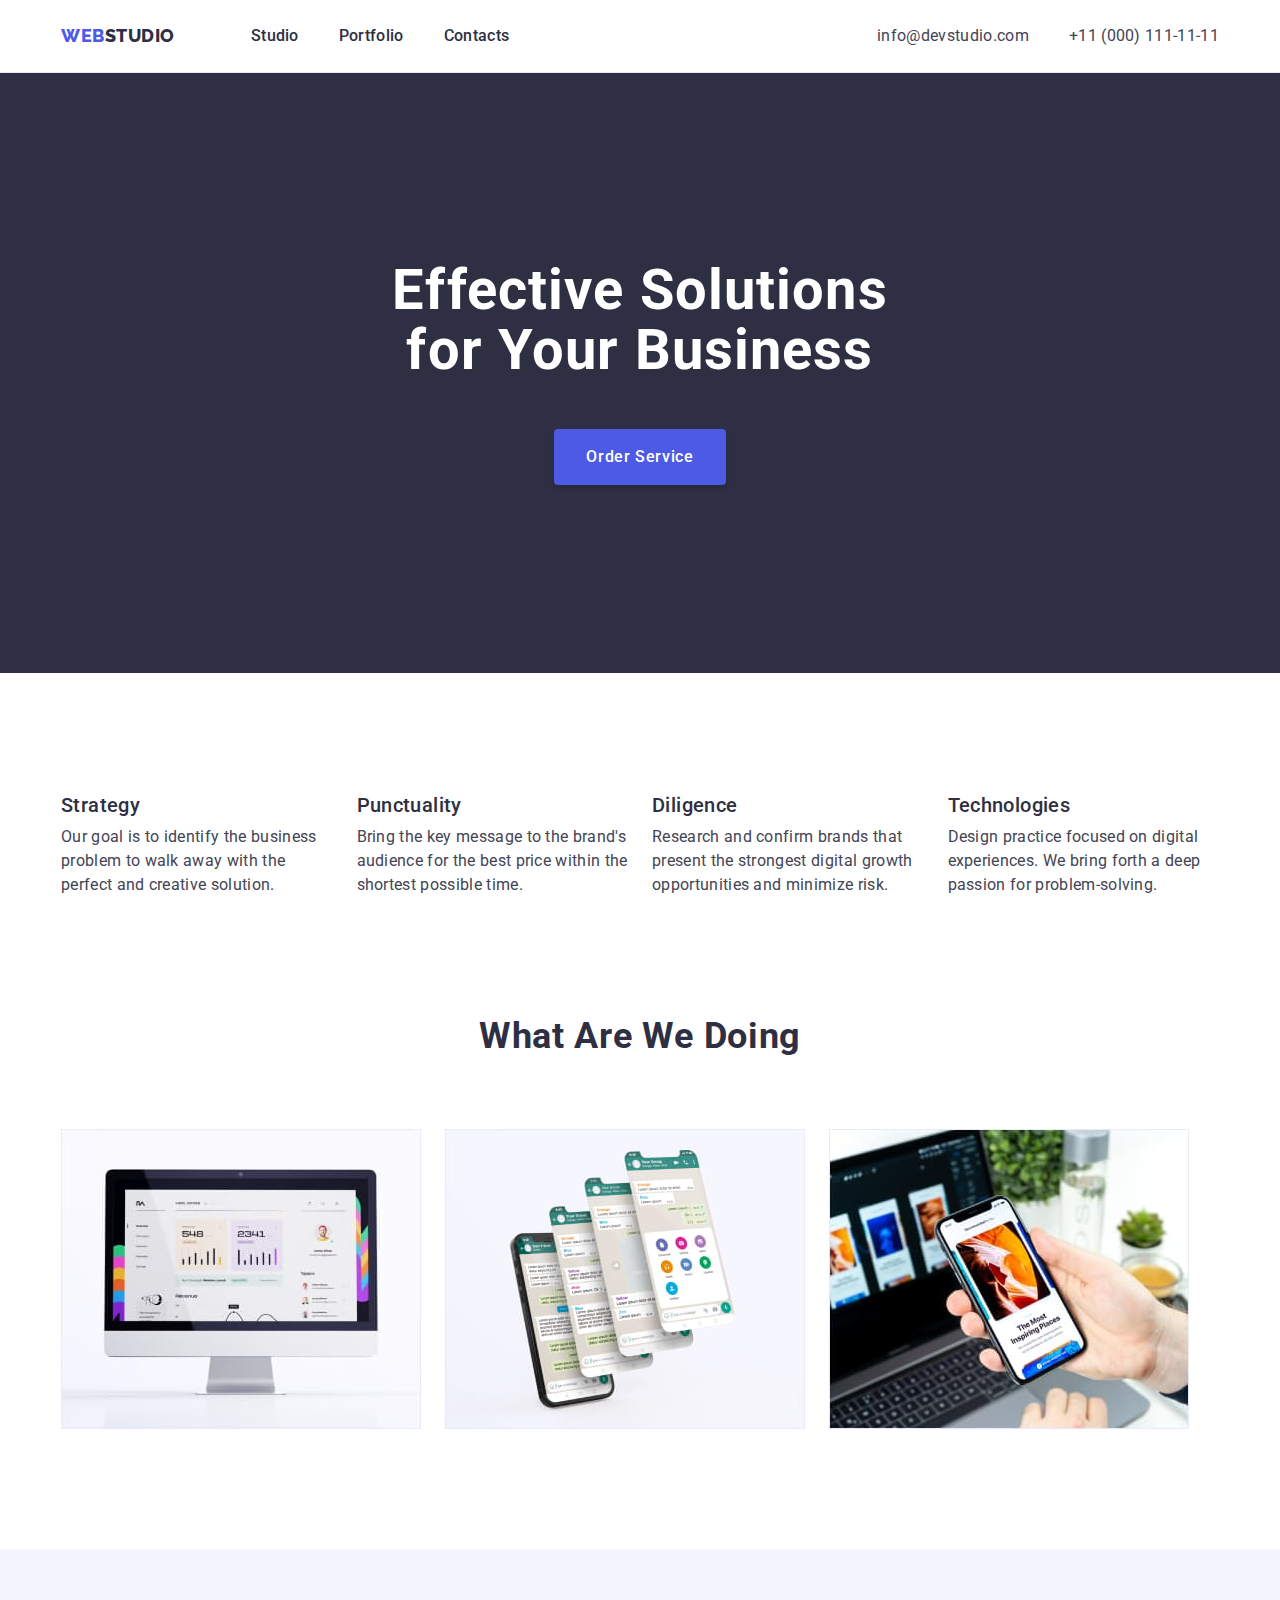
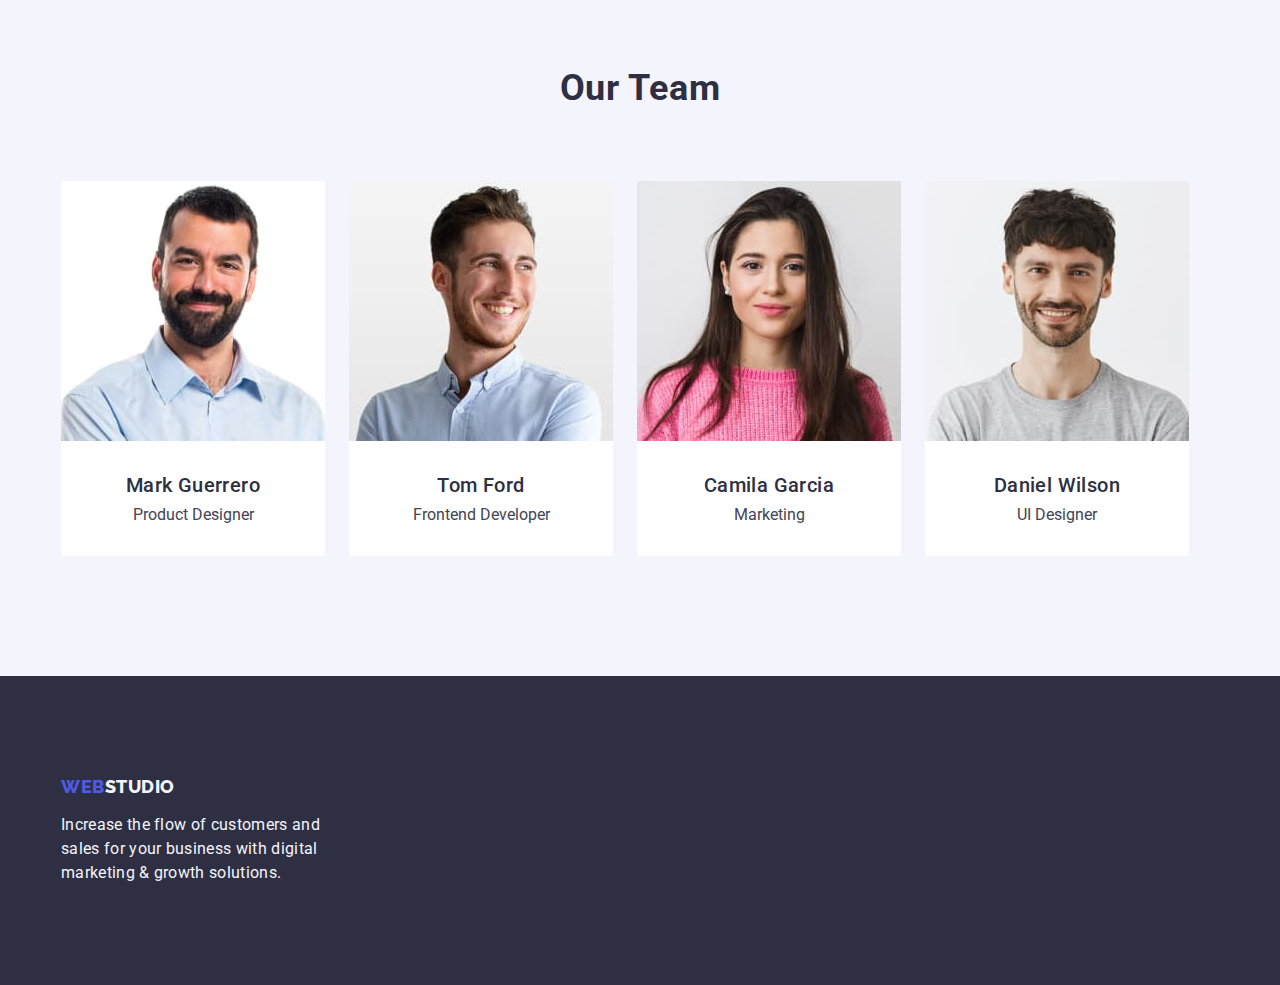
==== index.html @ f8f9cd02 "Initial commit" ====
<!DOCTYPE html>
<html lang="en">
  <head>
    <meta charset="UTF-8" />
    <meta name="viewport" content="width=device-width, initial-scale=1.0" />
    <title>WEBSTUDIO</title>
    <link rel="preconnect" href="https://fonts.googleapis.com" />
    <link rel="preconnect" href="https://fonts.gstatic.com" crossorigin />
    <link
      href="https://fonts.googleapis.com/css2?family=Raleway:wght@800&family=Roboto:wght@400;500;700;900&display=swap"
      rel="stylesheet"
    />
    <link
      rel="stylesheet"
      href="https://cdnjs.cloudflare.com/ajax/libs/modern-normalize/2.0.0/modern-normalize.min.css"
      integrity="sha512-4xo8blKMVCiXpTaLzQSLSw3KFOVPWhm/TRtuPVc4WG6kUgjH6J03IBuG7JZPkcWMxJ5huwaBpOpnwYElP/m6wg=="
      crossorigin="anonymous"
      referrerpolicy="no-referrer"
    />
    <link rel="stylesheet" href="./styles.css" />
  </head>
  <body>
    <!--Header-->
    <header class="header">
      <div class="container ribbon-container">
        <nav class="navigation-logo">
          <a class="logo-header link" href="./index.html"
            >Web<span class="studio">Studio</span></a
          >
          <ul class="social-list list">
            <li>
              <a class="social-part link" href="./index.html">Studio</a>
            </li>
            <li>
              <a class="social-part link" href="./portfolio.html">Portfolio</a>
            </li>
            <li>
              <a class="social-part link" href="">Contacts</a>
            </li>
          </ul>
        </nav>
        <!--contact informations-->
        <address class="header-navigation">
          <ul class="header-links list">
            <li>
              <a class="header-links-soc link" href="mailto:info@devstudio.com"
                >info@devstudio.com</a
              >
            </li>
            <li>
              <a class="header-links-soc link" href="tel:+110001111111"
                >+11 (000) 111-11-11</a
              >
            </li>
          </ul>
        </address>
      </div>
    </header>
    <main>
      <section class="hero">
        <div class="container">
          <h1 class="hero-title">Effective Solutions for Your Business</h1>
          <button class="hero-button" type="button">
            <span class="first-button">Order Service</span>
          </button>
        </div>
      </section>
      <section class="first-list">
        <div class="container">
          <h2 class="visually-hidden">list</h2>
          <ul class="headlines list">
            <li class="headlines-sections">
              <h3 class="headlines-description">Strategy</h3>
              <p class="page-font">
                Our goal is to identify the business problem to walk away with
                the perfect and creative solution.
              </p>
            </li>
            <li class="headlines-sections">
              <h3 class="headlines-description">Punctuality</h3>
              <p class="page-font">
                Bring the key message to the brand's audience for the best price
                within the shortest possible time.
              </p>
            </li>
            <li class="headlines-sections">
              <h3 class="headlines-description">Diligence</h3>
              <p class="page-font">
                Research and confirm brands that present the strongest digital
                growth opportunities and minimize risk.
              </p>
            </li>
            <li class="headlines-sections">
              <h3 class="headlines-description">Technologies</h3>
              <p class="page-font">
                Design practice focused on digital experiences. We bring forth a
                deep passion for problem-solving.
              </p>
            </li>
          </ul>
        </div>
      </section>
      <!--pictures-->
      <section class="headlines-item list">
        <div class="container">
          <h2 class="section-title">What are we doing</h2>
          <ul class="headlines list">
            <li class="activity">
              <img
                class="card"
                src="./images/imagies-1.jpg"
                alt="monitor"
                width="360"
                height="300"
              />
            </li>
            <li class="activity">
              <img
                class="card"
                src="./images/imagies-2.jpg"
                alt="the phone and its screen"
                width="360"
                height="300"
              />
            </li>
            <li class="activity">
              <img
                class="card"
                src="./images/imagies-3.jpg"
                alt="phone"
                width="360"
                height="300"
              />
            </li>
          </ul>
        </div>
      </section>
      <!--team-->
      <section class="headlines-team list">
        <div class="container">
          <h2 class="team-section">Our Team</h2>
          <ul class="team list">
            <li class="team-color">
              <img
                class="card"
                src="./images/imagies-team-1.jpg"
                alt="photo Mark Guerrero"
                width="264"
                height="260"
              />
              <div class="caption">
                <h3 class="headlines-description">Mark Guerrero</h3>
                <p class="page-font-caption">Product Designer</p>
              </div>
            </li>
            <li class="team-color">
              <img
                class="card"
                src="./images/imagies-team-2.jpg"
                alt="photo Tom Ford"
                width="264"
                height="260"
              />
              <div class="caption">
                <h3 class="headlines-description">Tom Ford</h3>
                <p class="page-font-caption">Frontend Developer</p>
              </div>
            </li>
            <li class="team-color">
              <img
                class="card"
                src="./images/imagies-team-3.jpg"
                alt="photo Camila Garcia"
                width="264"
                height="260"
              />
              <div class="caption">
                <h3 class="headlines-description">Camila Garcia</h3>
                <p class="page-font-caption">Marketing</p>
              </div>
            </li>

            <li class="team-color">
              <img
                class="card"
                src="./images/imagies-team-4.jpg"
                alt="photo Daniel Wilson"
                width="264"
                height="260"
              />
              <div class="caption">
                <h3 class="headlines-description">Daniel Wilson</h3>
                <p class="page-font-caption">UI Designer</p>
              </div>
            </li>
          </ul>
        </div>
      </section>
    </main>
    <footer class="footer">
      <div class="container">
        <a class="logo-header-foot link" href="./index.html"
          >Web<span class="studio-footer">Studio</span></a
        >
        <p class="footer-page">
          Increase the flow of customers and sales for your business with
          digital marketing & growth solutions.
        </p>
      </div>
    </footer>
  </body>
</html>
---- styles.css ----
:root {
  --color-iris: #4d5ae5;
  --color-ocean: #404bbf;
  --color-navy-blue: #2e2f42;
  --color-green: #31d0aa;
  --color-slate: #434455;
  --color-light-slate: #8e8f99;
  --color-cornflower: #e7e9fc;
  --color-cloud: #f4f4fd;
  --color-navy-blue-modal: #2e2f42;
  --color-grey: #2e2f42;
  --color-white: #ffffff;
  --color-dairy: #fcfcfc;
}
body {
  font-family: "Roboto", sans-serif;
  text-decoration: none;
  background-color: var(--color-white);
  color: var(--color-slate);
  height: 100%;
  display: block;
  margin: 0;
}
p,
h1,
h2,
h3 {
  margin-top: 0;
  margin-bottom: 0;
}
ul {
  padding-left: 0;
  margin-top: 0;
  margin-bottom: 0;
}
img {
  display: block;
  max-width: 100%;
  height: auto;
}

.container {
  width: 1158px;
  padding-left: 15px;
  padding-right: 15px;
  margin: 0 auto;
}
.ribbon-container {
  display: flex;
  align-items: center;
}
.social-list {
  display: flex;
}
.header {
  border-bottom: 1px solid #e7e9fc;
}
/**-------logo-------**/

.social-list.list {
  display: flex;
  align-items: center;
  gap: 40px;
}
.logo-header {
  font-family: "Raleway", sans-serif;
  font-weight: 800;
  font-size: 18px;
  line-height: 1.17;
  letter-spacing: 0.03em;
  line-height: 1.17;
  text-transform: uppercase;
  list-style: none;
  color: var(--color-iris);
  padding-top: 24px;
  padding-bottom: 24px;
  margin-right: 76px;
  margin-top: 0;
  margin-bottom: 0;
  display: inline-block;
}
.studio {
  color: var(--color-navy-blue);
}
.list {
  list-style: none;
}
.social-part {
  font-weight: 500;
  font-size: 16px;
  line-height: 1.5;
  letter-spacing: 0.02em;
  color: var(--color-grey);
  display: block;
  padding-top: 24px;
  padding-bottom: 24px;
}
.link {
  text-decoration: none;
}
.social-part:hover,
.social-part:focus {
  color: var(--color-ocean);
}
/**------header-----**/

.navigation-logo {
  display: flex;
  max-width: 1440px;
  height: 72px;
  align-items: center;
  flex-shrink: 0;
}

.header-links {
  display: flex;
  align-items: center;
  gap: 40px;
}
.header-navigation {
  font-style: normal;
  font-size: 16px;
  line-height: 1.5;
  letter-spacing: 0.02em;
  color: var(--color-slate);
  margin-left: auto;
}
.header-links-soc {
  font-weight: 400;
  font-size: 16px;
  line-height: 1.5;
  letter-spacing: 0.02em;
  color: var(--color-slate);
}

.header-soc:hover,
.header-soc:focus {
  color: var(--color-ocean);
}
/**-------hero-----**/

.hero {
  background-color: var(--color-navy-blue);
}
.hero-title {
  font-size: 56px;
  line-height: 1.07;
  letter-spacing: 0.02em;
  text-align: center;
  color: var(--color-white);
  text-align: center;
  max-width: 496px;
  text-align: center;
  max-width: 496px;
  margin: 0 auto 48px auto;
  color: #ffffff;
}

.hero-button {
  font-weight: 500;
  font-family: "Roboto", sans-serif;
  font-size: 16px;
  line-height: 1.5;
  letter-spacing: 0.04em;
  background-color: var(--color-iris);
  color: var(--color-white);
  cursor: pointer;
  display: block;
  height: 56px;
  border: none;
  border-radius: 4px;
  box-shadow: 0px 4px 4px 0px rgba(0, 0, 0, 0.15);
  padding: 16px 32px;
  margin: 0 auto;
  min-width: 169px;
}

.hero-button:hover,
.hero-button:focus {
  background-color: var(--color-ocean);
}
/**-----main-----**/

.hero {
  padding: 188px 0;
  background: #2e2f42;
}
.headlines-description {
  font-weight: 500;
  font-size: 20px;
  line-height: 1.2;
  letter-spacing: 0.02em;
  color: var(--color-slate);
  margin-bottom: 8px;
}
.page-font {
  font-size: 16px;
  line-height: 1.5;
  letter-spacing: 0.02em;
  color: var(--color-slate);
  text-align: left;
}
/**-----sections-----**/

.first-list {
  padding: 120px 0;
}

.headlines.list {
  list-style: none;
  display: flex;
  gap: 24px;
}

.headlines-sections {
  width: calc((100% - 24px * 3) / 4);
}

.section-title {
  font-size: 36px;
  line-height: 1.11;
  text-align: center;
  letter-spacing: 0.02em;
  text-transform: capitalize;
  color: var(--color-grey);
  background-color: var(--color-white);
  margin-bottom: 72px;
}

.headlines-team {
  background-color: var(--color-cloud);
  padding: 120px 0;
}
.headlines-item {
  padding-bottom: 120px;
}

.team {
  display: flex;
  gap: 24px;
}
.team-section {
  font-size: 36px;
  line-height: 1.11;
  text-align: center;
  letter-spacing: 0.02em;
  text-transform: capitalize;
  color: var(--color-navy-blue-modal);
  margin-bottom: 72px;
}
.team-color {
  border-radius: 0px 0px 4px 4px;
  background: var(--white, #fff);
}
.headlines-description {
  font-size: 20px;
  font-weight: 500;
  letter-spacing: 0.02em;
  line-height: 1.2;
  color: var(--color-grey);
  margin-bottom: 8px;
}

.caption {
  padding: 32px 0;
  text-align: center;
}

/**-----footer-----**/

.footer {
  background-color: var(--color-navy-blue-modal);
  padding: 100px 0;
}
.studio-footer {
  color: var(--color-cloud);
}
.footer-page {
  font-size: 16px;
  color: var(--color-cloud);
  line-height: 1.5;
  letter-spacing: 0.02em;
  width: 264px;
}
.logo-header-foot {
  font-family: "Raleway", sans-serif;
  font-weight: 800;
  font-size: 18px;
  line-height: 1.17;
  letter-spacing: 0.03em;
  line-height: 1.17;
  text-transform: uppercase;
  list-style: none;
  color: var(--color-iris);
  margin-top: 0;
  margin-bottom: 16px;
  display: inline-block;
}
/**-----portfoio main-----**/

.visually-hidden {
  position: absolute;
  width: 1px;
  height: 1px;
  margin: -1px;
  border: 0;
  padding: 0;
  white-space: nowrap;
  clip-path: inset(100%);
  clip: rect(0 0 0 0);
  overflow: hidden;
}

.button-list {
  font-family: "Roboto", sans-serif;
  font-weight: 500;
  font-size: 16px;
  line-height: 1.5;
  letter-spacing: 0.04em;
  background-color: var(--color-cloud);
  color: var(--color-iris);
  cursor: pointer;
  padding: 12px 24px;
  justify-content: center;
  align-items: center;
  border-radius: 4px;
  border: 1px solid var(--cornflower, #e7e9fc);
  background: var(--cloud, #f4f4fd);
}
.button-list:hover,
.button-list:focus {
  color: var(--color-white);
  background-color: var(--color-ocean);
  border: 1px solid transparent;
}
.headlines-description {
  font-weight: 500;
  font-size: 20px;
  line-height: 1.2;
  letter-spacing: 0.02em;
  margin-bottom: 8px;
}

.buttons {
  display: flex;
  gap: 24px;
  margin-bottom: 72px;
  justify-content: center;
}
.photos {
  display: flex;
  flex-wrap: wrap;
  row-gap: 48px;
  column-gap: 24px;
}
.headlines-portfolio {
  padding-top: 96px;
  padding-bottom: 120px;
}

.portfolio-div {
  border: 1px solid var(--cornflower, #e7e9fc);
  background: var(--white, #fff);
  padding: 32px 16px;
  border-top: none;
}
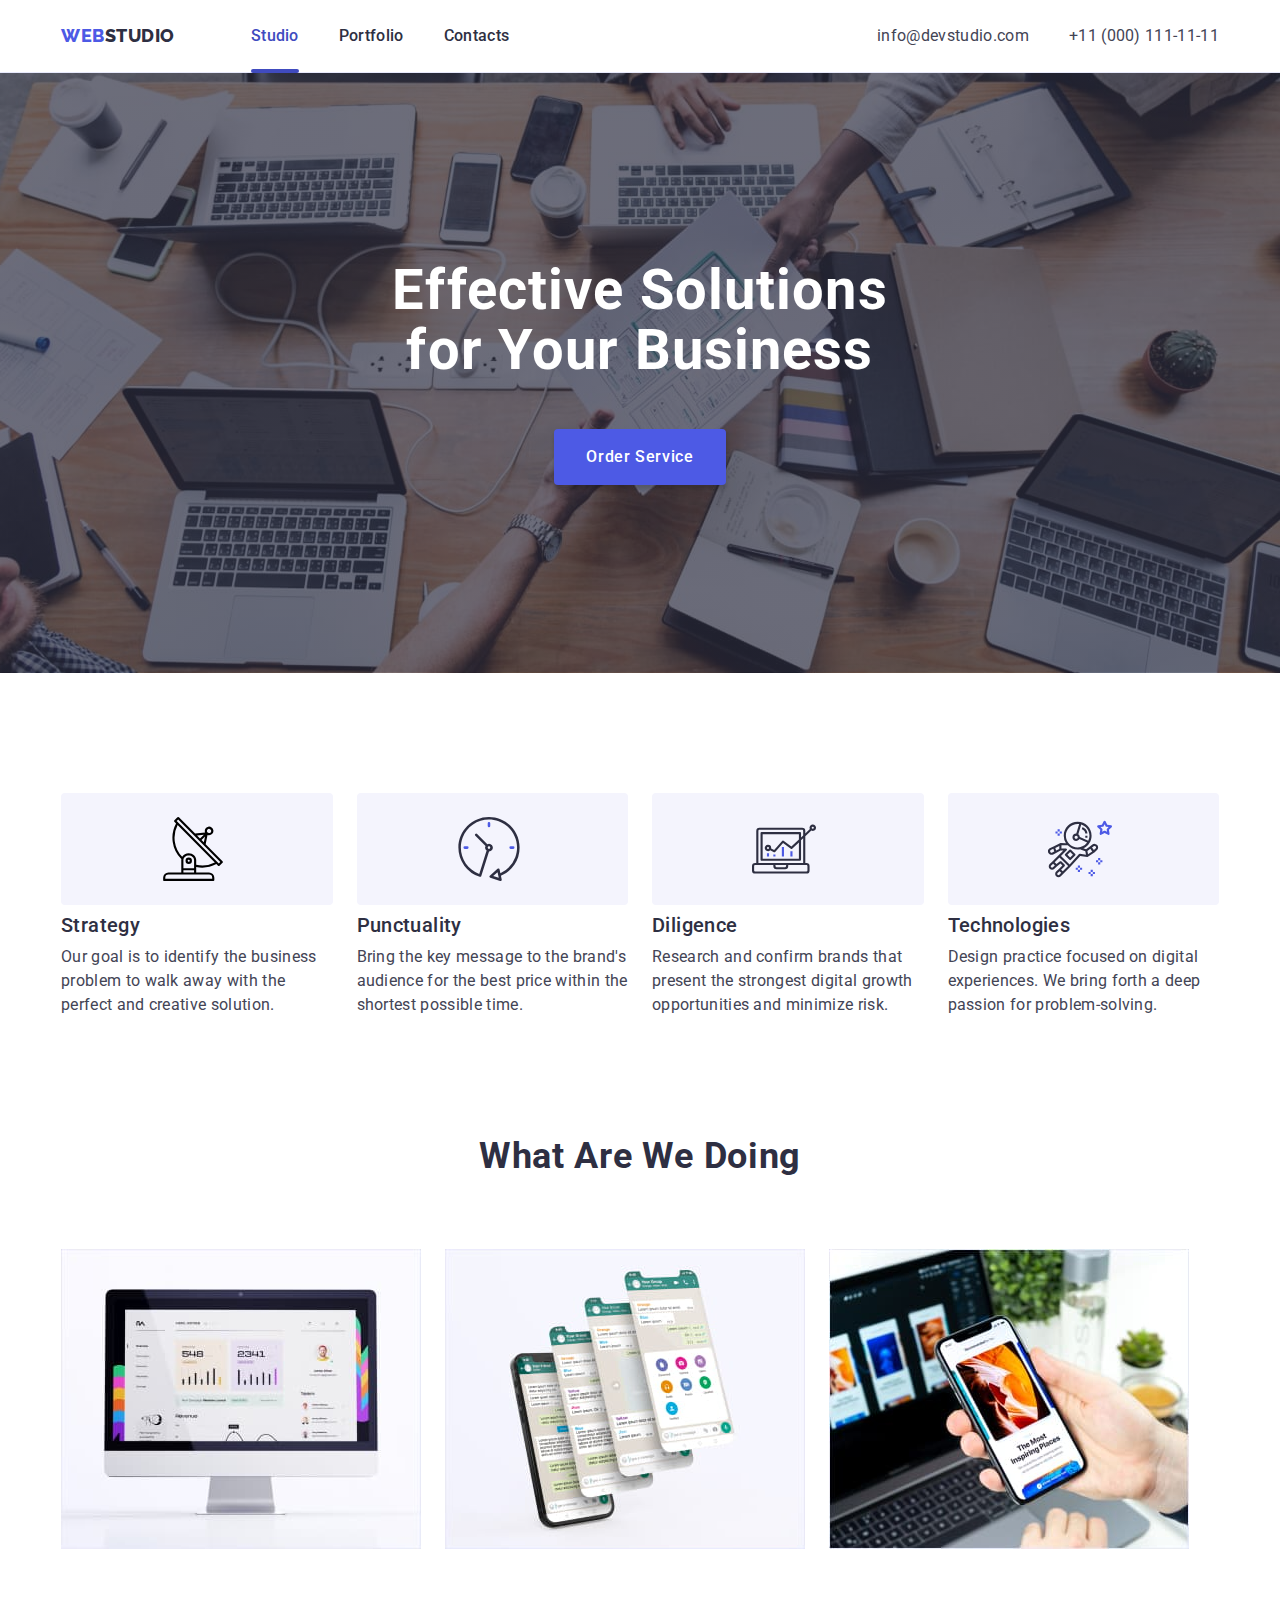
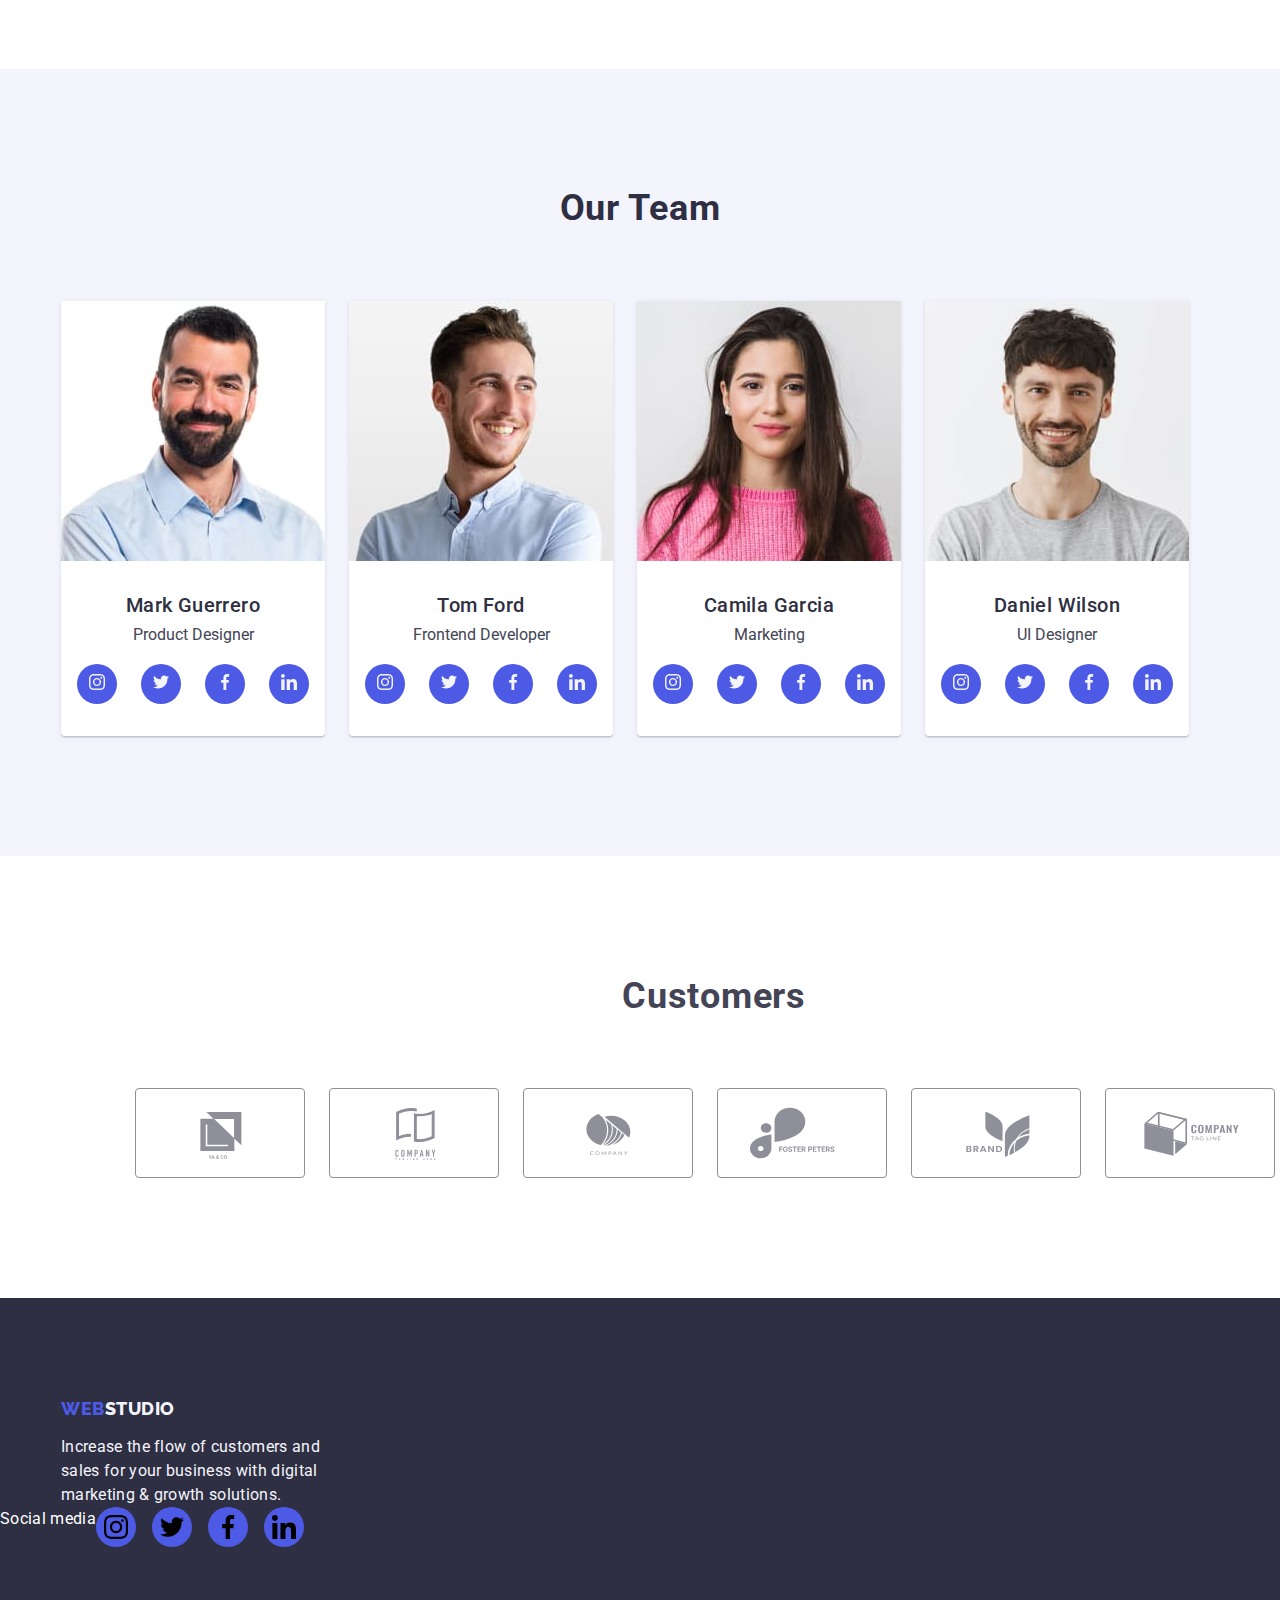
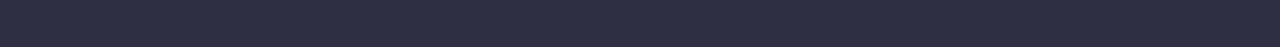
==== commit 48bd8436: "com" ====
--- a/index.html
+++ b/index.html
@@ -29,7 +29,9 @@
           >
           <ul class="social-list list">
             <li>
-              <a class="social-part link" href="./index.html">Studio</a>
+              <a class="social-part link studio-link-active" href="./index.html"
+                >Studio</a
+              >
             </li>
             <li>
               <a class="social-part link" href="./portfolio.html">Portfolio</a>
@@ -70,6 +72,16 @@
           <h2 class="visually-hidden">list</h2>
           <ul class="headlines list">
             <li class="headlines-sections">
+              <div class="second-section-svg">
+                <svg
+                  class="second-dection-icon"
+                  width="64px"
+                  height="64px"
+                  area-lable="icon"
+                >
+                  <use href="./images/icons.svg#icon-antenna"></use>
+                </svg>
+              </div>
               <h3 class="headlines-description">Strategy</h3>
               <p class="page-font">
                 Our goal is to identify the business problem to walk away with
@@ -77,6 +89,16 @@
               </p>
             </li>
             <li class="headlines-sections">
+              <div class="second-section-svg">
+                <svg
+                  class="second-dection-icon"
+                  width="64px"
+                  height="64px"
+                  area-lable="icon"
+                >
+                  <use href="./images/icons.svg#icon-clock"></use>
+                </svg>
+              </div>
               <h3 class="headlines-description">Punctuality</h3>
               <p class="page-font">
                 Bring the key message to the brand's audience for the best price
@@ -84,6 +106,16 @@
               </p>
             </li>
             <li class="headlines-sections">
+              <div class="second-section-svg">
+                <svg
+                  class="second-dection-icon"
+                  width="64px"
+                  height="64px"
+                  area-lable="icon"
+                >
+                  <use href="./images/icons.svg#icon-diagram"></use>
+                </svg>
+              </div>
               <h3 class="headlines-description">Diligence</h3>
               <p class="page-font">
                 Research and confirm brands that present the strongest digital
@@ -91,6 +123,16 @@
               </p>
             </li>
             <li class="headlines-sections">
+              <div class="second-section-svg">
+                <svg
+                  class="second-dection-icon"
+                  width="64px"
+                  height="64px"
+                  area-lable="icon"
+                >
+                  <use href="./images/icons.svg#icon-astronaut"></use>
+                </svg>
+              </div>
               <h3 class="headlines-description">Technologies</h3>
               <p class="page-font">
                 Design practice focused on digital experiences. We bring forth a
@@ -151,6 +193,56 @@
               <div class="caption">
                 <h3 class="headlines-description">Mark Guerrero</h3>
                 <p class="page-font-caption">Product Designer</p>
+                <ul class="social-button list">
+                  <li class="ellipse-icon">
+                    <a href class="soc-media">
+                      <svg
+                        class="link-media"
+                        width="16"
+                        height="16"
+                        aria-lable="icon"
+                      >
+                        <use href="./images/icons.svg#icon-instagram"></use>
+                      </svg>
+                    </a>
+                  </li>
+                  <li class="ellipse-icon">
+                    <a href class="soc-media">
+                      <svg
+                        class="link-media"
+                        width="16"
+                        height="16"
+                        aria-lable="icon"
+                      >
+                        <use href="./images/icons.svg#icon-twitter"></use>
+                      </svg>
+                    </a>
+                  </li>
+                  <li class="ellipse-icon">
+                    <a href class="soc-media">
+                      <svg
+                        class="link-media"
+                        width="16"
+                        height="16"
+                        aria-lable="icon"
+                      >
+                        <use href="./images/icons.svg#icon-facebook"></use>
+                      </svg>
+                    </a>
+                  </li>
+                  <li class="ellipse-icon">
+                    <a href class="soc-media">
+                      <svg
+                        class="link-media"
+                        width="16"
+                        height="16"
+                        aria-lable="icon"
+                      >
+                        <use href="./images/icons.svg#icon-linkedin"></use>
+                      </svg>
+                    </a>
+                  </li>
+                </ul>
               </div>
             </li>
             <li class="team-color">
@@ -164,6 +256,56 @@
               <div class="caption">
                 <h3 class="headlines-description">Tom Ford</h3>
                 <p class="page-font-caption">Frontend Developer</p>
+                <ul class="social-button list">
+                  <li class="ellipse-icon">
+                    <a href class="soc-media">
+                      <svg
+                        class="link-media"
+                        width="16"
+                        height="16"
+                        aria-lable="icon"
+                      >
+                        <use href="./images/icons.svg#icon-instagram"></use>
+                      </svg>
+                    </a>
+                  </li>
+                  <li class="ellipse-icon">
+                    <a href class="soc-media">
+                      <svg
+                        class="link-media"
+                        width="16"
+                        height="16"
+                        aria-lable="icon"
+                      >
+                        <use href="./images/icons.svg#icon-twitter"></use>
+                      </svg>
+                    </a>
+                  </li>
+                  <li class="ellipse-icon">
+                    <a href class="soc-media">
+                      <svg
+                        class="link-media"
+                        width="16"
+                        height="16"
+                        aria-lable="icon"
+                      >
+                        <use href="./images/icons.svg#icon-facebook"></use>
+                      </svg>
+                    </a>
+                  </li>
+                  <li class="ellipse-icon">
+                    <a href class="soc-media">
+                      <svg
+                        class="link-media"
+                        width="16"
+                        height="16"
+                        aria-lable="icon"
+                      >
+                        <use href="./images/icons.svg#icon-linkedin"></use>
+                      </svg>
+                    </a>
+                  </li>
+                </ul>
               </div>
             </li>
             <li class="team-color">
@@ -177,6 +319,56 @@
               <div class="caption">
                 <h3 class="headlines-description">Camila Garcia</h3>
                 <p class="page-font-caption">Marketing</p>
+                <ul class="social-button list">
+                  <li class="ellipse-icon">
+                    <a href class="soc-media">
+                      <svg
+                        class="link-media"
+                        width="16"
+                        height="16"
+                        aria-lable="icon"
+                      >
+                        <use href="./images/icons.svg#icon-instagram"></use>
+                      </svg>
+                    </a>
+                  </li>
+                  <li class="ellipse-icon">
+                    <a href class="soc-media">
+                      <svg
+                        class="link-media"
+                        width="16"
+                        height="16"
+                        aria-lable="icon"
+                      >
+                        <use href="./images/icons.svg#icon-twitter"></use>
+                      </svg>
+                    </a>
+                  </li>
+                  <li class="ellipse-icon">
+                    <a href class="soc-media">
+                      <svg
+                        class="link-media"
+                        width="16"
+                        height="16"
+                        aria-lable="icon"
+                      >
+                        <use href="./images/icons.svg#icon-facebook"></use>
+                      </svg>
+                    </a>
+                  </li>
+                  <li class="ellipse-icon">
+                    <a href class="soc-media">
+                      <svg
+                        class="link-media"
+                        width="16"
+                        height="16"
+                        aria-lable="icon"
+                      >
+                        <use href="./images/icons.svg#icon-linkedin"></use>
+                      </svg>
+                    </a>
+                  </li>
+                </ul>
               </div>
             </li>
 
@@ -191,7 +383,136 @@
               <div class="caption">
                 <h3 class="headlines-description">Daniel Wilson</h3>
                 <p class="page-font-caption">UI Designer</p>
-              </div>
+                <ul class="social-button list">
+                  <li class="ellipse-icon">
+                    <a href class="soc-media">
+                      <svg
+                        class="link-media"
+                        width="16"
+                        height="16"
+                        aria-lable="icon"
+                      >
+                        <use href="./images/icons.svg#icon-instagram"></use>
+                      </svg>
+                    </a>
+                  </li>
+                  <li class="ellipse-icon">
+                    <a href class="soc-media">
+                      <svg
+                        class="link-media"
+                        width="16"
+                        height="16"
+                        aria-lable="icon"
+                      >
+                        <use href="./images/icons.svg#icon-twitter"></use>
+                      </svg>
+                    </a>
+                  </li>
+                  <li class="ellipse-icon">
+                    <a href class="soc-media">
+                      <svg
+                        class="link-media"
+                        width="16"
+                        height="16"
+                        aria-lable="icon"
+                      >
+                        <use href="./images/icons.svg#icon-facebook"></use>
+                      </svg>
+                    </a>
+                  </li>
+                  <li class="ellipse-icon">
+                    <a href class="soc-media">
+                      <svg
+                        class="link-media"
+                        width="16"
+                        height="16"
+                        aria-lable="icon"
+                      >
+                        <use href="./images/icons.svg#icon-linkedin"></use>
+                      </svg>
+                    </a>
+                  </li>
+                </ul>
+              </div>
+            </li>
+          </ul>
+        </div>
+      </section>
+      <section class="customers">
+        <div class="container">
+          <h2 class="customers-title">Customers</h2>
+          <ul class="customers-list list">
+            <li class="customers-svg">
+              <a href class="customer-section">
+                <svg
+                  class="customers-icons"
+                  width="104"
+                  height="56"
+                  aria-lable="icon"
+                >
+                  <use href="./images/icons.svg#icon-logo-first"></use>
+                </svg>
+              </a>
+            </li>
+            <li class="customers-svg">
+              <a href class="customer-section">
+                <svg
+                  class="customers-icons"
+                  width="104"
+                  height="56"
+                  aria-lable="icon"
+                >
+                  <use href="./images/icons.svg#icon-logo-second"></use>
+                </svg>
+              </a>
+            </li>
+            <li class="customers-svg">
+              <a href class="customer-section">
+                <svg
+                  class="customers-icons"
+                  width="104"
+                  height="56"
+                  aria-lable="icon"
+                >
+                  <use href="./images/icons.svg#icon-logo-third"></use>
+                </svg>
+              </a>
+            </li>
+            <li class="customers-svg">
+              <a href class="customer-section">
+                <svg
+                  class="customers-icons"
+                  width="104"
+                  height="56"
+                  aria-lable="icon"
+                >
+                  <use href="./images/icons.svg#icon-logo-group"></use>
+                </svg>
+              </a>
+            </li>
+            <li class="customers-svg">
+              <a href class="customer-section">
+                <svg
+                  class="customers-icons"
+                  width="104"
+                  height="56"
+                  aria-lable="icon"
+                >
+                  <use href="./images/icons.svg#icon-logo-fifth"></use>
+                </svg>
+              </a>
+            </li>
+            <li class="customers-svg">
+              <a href class="customer-section">
+                <svg
+                  class="customers-icons"
+                  width="104"
+                  height="56"
+                  aria-lable="icon"
+                >
+                  <use href="./images/icons.svg#icon-logo-sixth"></use>
+                </svg>
+              </a>
             </li>
           </ul>
         </div>
@@ -207,6 +528,43 @@
           digital marketing & growth solutions.
         </p>
       </div>
+      <div clas="container">
+        <div class="container-footer">
+          <p class="footer-media">Social media</p>
+        <ul class="social-footer list">
+          <li class="ellipse-footer">
+            <a href class="soc-media-footer">
+              <svg class="media-fot" width="24" height="24" aria-lable="icon">
+                <use href="./images/icons.svg#icon-instagram"></use>
+              </svg>
+            </a>
+          </li>
+          <li class="ellipse-footer">
+            <a href class="soc-media-footer">
+              <svg class="media-fot" width="24" height="24" aria-lable="icon">
+                <use href="./images/icons.svg#icon-twitter"></use>
+              </svg>
+            </a>
+          </li>
+          <li class="ellipse-footer">
+            <a href class="soc-media-footer">
+              <svg class="media-fot" width="24" height="24" aria-lable="icon">
+                <use href="./images/icons.svg#icon-facebook"></use>
+              </svg>
+            </a>
+          </li>
+          <li class="ellipse-footer">
+            <a href class="soc-media-footer">
+              <svg class="media-fot" width="24" height="24" aria-lable="icon">
+                <use href="./images/icons.svg#icon-linkedin"></use>
+              </svg>
+            </a>
+          </li>
+            </a>
+          </li>
+        </ul>
+        </div>
+      </div>
     </footer>
   </body>
 </html>
--- a/styles.css
+++ b/styles.css
@@ -28,7 +28,8 @@
   margin-top: 0;
   margin-bottom: 0;
 }
-ul {
+ul,
+li {
   padding-left: 0;
   margin-top: 0;
   margin-bottom: 0;
@@ -51,9 +52,13 @@
 }
 .social-list {
   display: flex;
+  transition: background-color 250ms cubic-bezier(0.4, 0, 0.2, 1);
 }
 .header {
   border-bottom: 1px solid #e7e9fc;
+  box-shadow: 0px 1px 6px 0px rgba(46, 47, 66, 0.08),
+    0px 1px 1px 0px rgba(46, 47, 66, 0.16),
+    0px 2px 1px 0px rgba(46, 47, 66, 0.08);
 }
 /**-------logo-------**/
 
@@ -94,6 +99,7 @@
   display: block;
   padding-top: 24px;
   padding-bottom: 24px;
+  position: relative;
 }
 .link {
   text-decoration: none;
@@ -131,11 +137,40 @@
   line-height: 1.5;
   letter-spacing: 0.02em;
   color: var(--color-slate);
-}
-
-.header-soc:hover,
-.header-soc:focus {
+  transition: background-color 250ms cubic-bezier(0.4, 0, 0.2, 1);
+}
+
+.header-links-soc:hover,
+.header-links-soc:focus {
   color: var(--color-ocean);
+}
+
+.studio-link-active,
+.portfolio-active {
+  color: var(--color-ocean);
+}
+
+.studio-link-active::after {
+  content: "";
+  display: flex;
+  position: absolute;
+  left: 0;
+  bottom: -1px;
+  height: 4px;
+  width: 100%;
+  background-color: var(--color-ocean);
+  border-radius: 2px;
+}
+.portfolio-active::after {
+  content: "";
+  display: flex;
+  position: absolute;
+  left: 0;
+  bottom: -1px;
+  height: 4px;
+  width: 100%;
+  background-color: var(--color-ocean);
+  border-radius: 2px;
 }
 /**-------hero-----**/
 
@@ -154,6 +189,7 @@
   max-width: 496px;
   margin: 0 auto 48px auto;
   color: #ffffff;
+  background-image: url(./img-people-office.jpg);
 }
 
 .hero-button {
@@ -173,6 +209,7 @@
   padding: 16px 32px;
   margin: 0 auto;
   min-width: 169px;
+  transition: background-color 500ms ease-in-out;
 }
 
 .hero-button:hover,
@@ -184,6 +221,17 @@
 .hero {
   padding: 188px 0;
   background: #2e2f42;
+  background-image: linear-gradient(
+      rgba(46, 47, 66, 0.7),
+      rgba(46, 47, 66, 0.7)
+    ),
+    url(/images/img-people-office.jpg);
+  background-repeat: no-repeat;
+  background-position: center;
+  background-size: cover;
+  max-width: 1440px;
+  align-items: center;
+  margin: 0 auto;
 }
 .headlines-description {
   font-weight: 500;
@@ -251,6 +299,9 @@
 .team-color {
   border-radius: 0px 0px 4px 4px;
   background: var(--white, #fff);
+  box-shadow: 0px 2px 1px 0px rgba(46, 47, 66, 0.08),
+    0px 1px 1px 0px rgba(46, 47, 66, 0.16),
+    0px 1px 6px 0px rgba(46, 47, 66, 0.08);
 }
 .headlines-description {
   font-size: 20px;
@@ -265,7 +316,93 @@
   padding: 32px 0;
   text-align: center;
 }
-
+.customers {
+  padding: 120px;
+}
+.customers-list {
+  display: flex;
+}
+.customers-title {
+  font-size: 36px;
+  font-style: normal;
+  font-weight: 700;
+  line-height: 40px; /* 111.111% */
+  letter-spacing: 0.72px;
+  text-transform: capitalize;
+  text-align: center;
+  margin-bottom: 20px;
+  margin-bottom: 72px;
+}
+
+.customer-section {
+  width: 100%;
+  height: 100%;
+  border-radius: 4px;
+  display: flex;
+  align-items: center;
+  justify-content: center;
+  color: var(--color-light-slate);
+  transition: border-color 500ms ease-in-out;
+}
+
+.customers-svg {
+  width: 168px;
+  height: 88px;
+  border-radius: 4px;
+  border: 1px solid var(--LIGHT-SLATE, #8e8f99);
+}
+
+.customers-svg:hover,
+.customers-svg:focus {
+  fill: #4d5ae5;
+}
+
+.second-section-svg {
+  border-radius: 4px;
+  background: var(--CLOUD, #f4f4fd);
+  height: 112px;
+  justify-content: center;
+  align-items: center;
+  margin-bottom: 8px;
+}
+.second-dection-icon {
+  margin: 24px 100px;
+}
+
+.customers-icons {
+  fill: currentColor;
+}
+
+.social-button {
+  display: flex;
+  gap: 24px;
+  justify-content: center;
+}
+
+.page-font-caption {
+  margin-bottom: 20px;
+}
+
+.ellipse-icon {
+  display: flex;
+  width: 40px;
+  height: 40px;
+  fill: var(--IRIS, #4d5ae5);
+  border-radius: 50%;
+  background-color: #4d5ae5;
+  justify-content: center;
+  align-items: center;
+}
+.soc-media {
+  padding: 12px;
+}
+.link-media {
+  fill: #f4f4fd;
+}
+.ellipse-icon:hover,
+.ellipse-icon:focus {
+  background-color: var(--color-ocean);
+}
 /**-----footer-----**/
 
 .footer {
@@ -326,12 +463,15 @@
   border-radius: 4px;
   border: 1px solid var(--cornflower, #e7e9fc);
   background: var(--cloud, #f4f4fd);
+  transition: background-color 500ms ease-in-out;
 }
 .button-list:hover,
 .button-list:focus {
   color: var(--color-white);
   background-color: var(--color-ocean);
   border: 1px solid transparent;
+  box-shadow: 0px 2px 2px 0px rgba(0, 0, 0, 0.12),
+    0px 2px 1px 0px rgba(0, 0, 0, 0.08), 0px 3px 1px 0px rgba(0, 0, 0, 0.1);
 }
 .headlines-description {
   font-weight: 500;
@@ -364,3 +504,65 @@
   padding: 32px 16px;
   border-top: none;
 }
+.menu:hover,
+.menu:focus {
+  box-shadow: 0px 2px 1px 0px rgba(46, 47, 66, 0.08),
+    0px 1px 1px 0px rgba(46, 47, 66, 0.16),
+    0px 1px 6px 0px rgba(46, 47, 66, 0.08);
+}
+.text-overlay {
+  position: absolute;
+  font-size: 16px;
+  line-height: 1.5;
+  letter-spacing: 0.02em;
+  padding: 40px 32px;
+  width: 100%;
+  height: 100%;
+  color: #f4f4fd;
+  transform: translateY(100%);
+  background-color: var(--color-iris);
+  top: 0;
+  left: 0;
+  transition: transform 500ms ease-in-out;
+}
+.portfolio-cover {
+  position: relative;
+  overflow: hidden;
+}
+
+.customers-list {
+  display: flex;
+  gap: 24px;
+}
+
+.footer-media {
+  font-size: 16px;
+  font-style: normal;
+  line-height: 1.5em;
+  letter-spacing: 0.02em;
+  color: #fff;
+  margin-bottom: 16px;
+}
+
+.social-footer {
+  display: flex;
+  gap: 16px;
+}
+
+.ellipse-footer {
+  width: 40px;
+  height: 40px;
+  border-radius: 50%;
+  background-color: var(--color-iris);
+}
+
+.media-fot {
+  padding: 8px;
+}
+.ellipse-footer:hover,
+.ellipse-footer:focus {
+  background-color: #31d0aa;
+}
+.container-footer {
+  display: flex;
+}
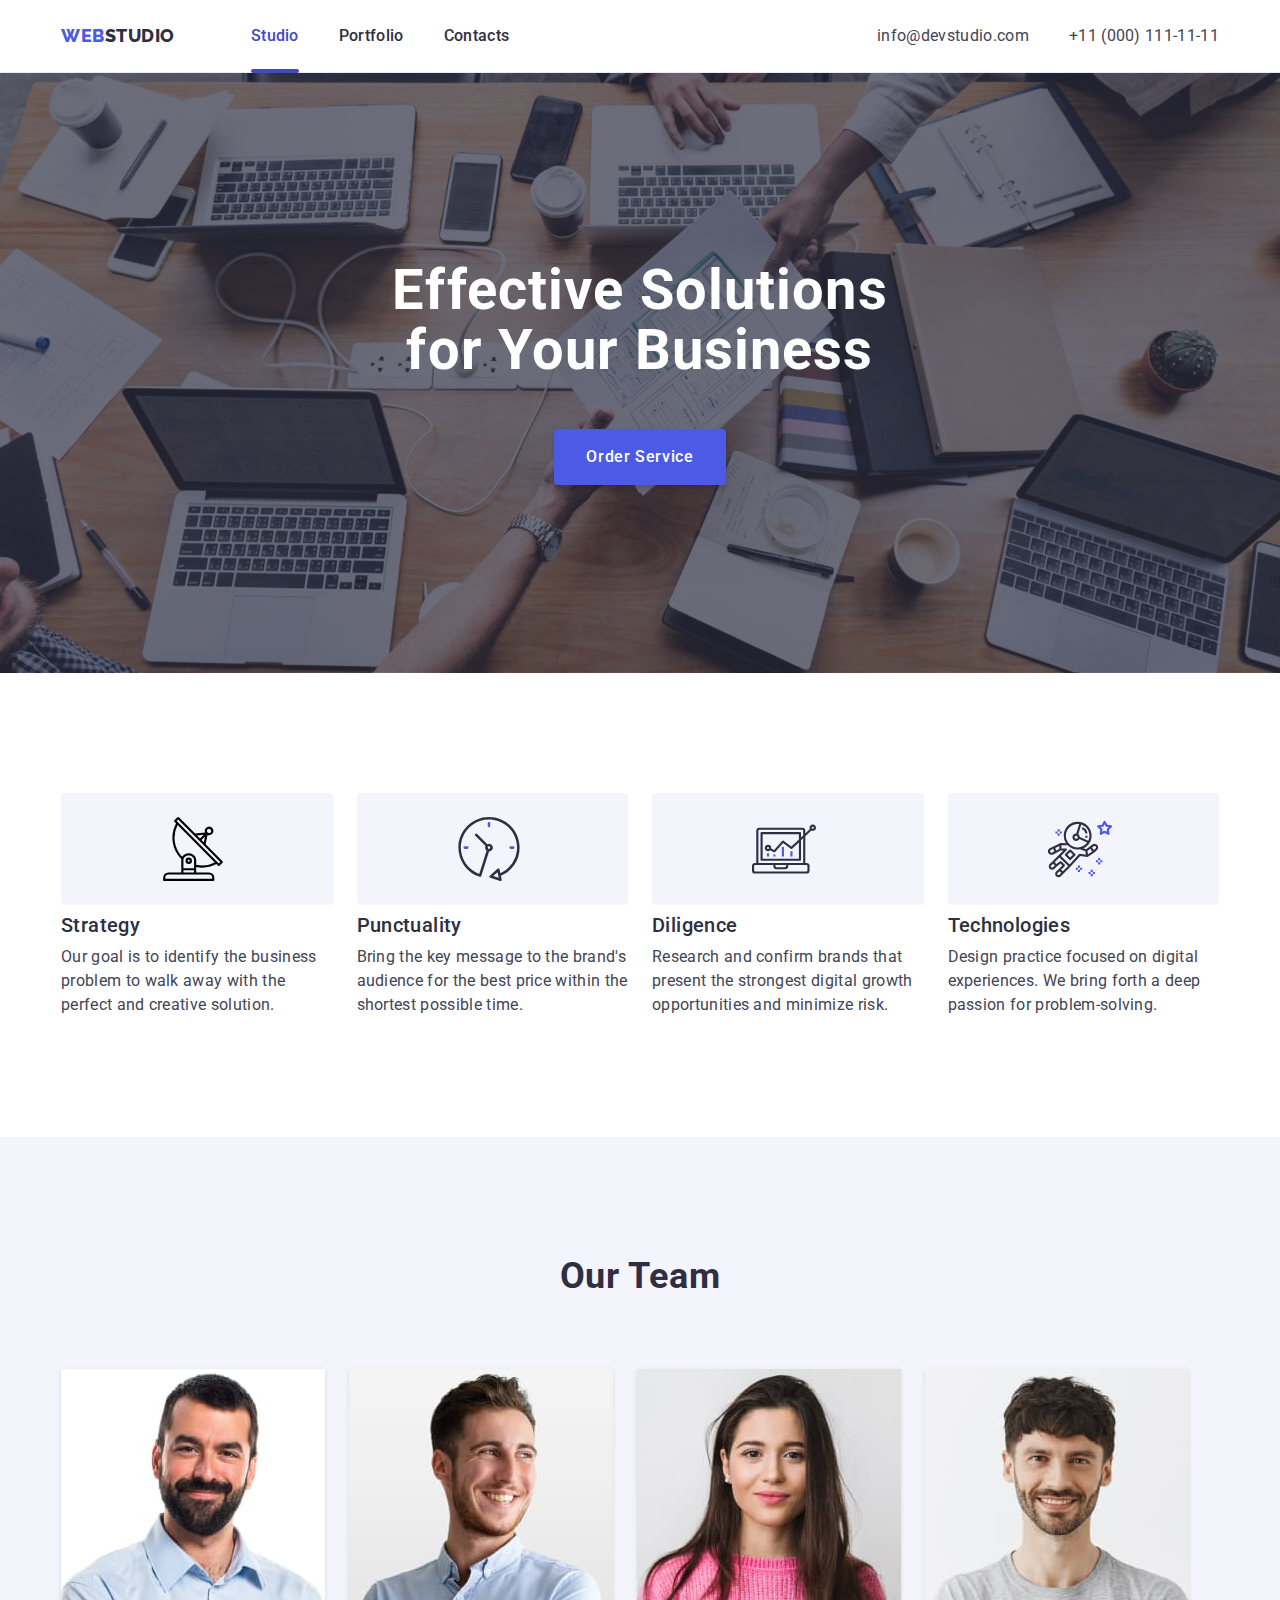
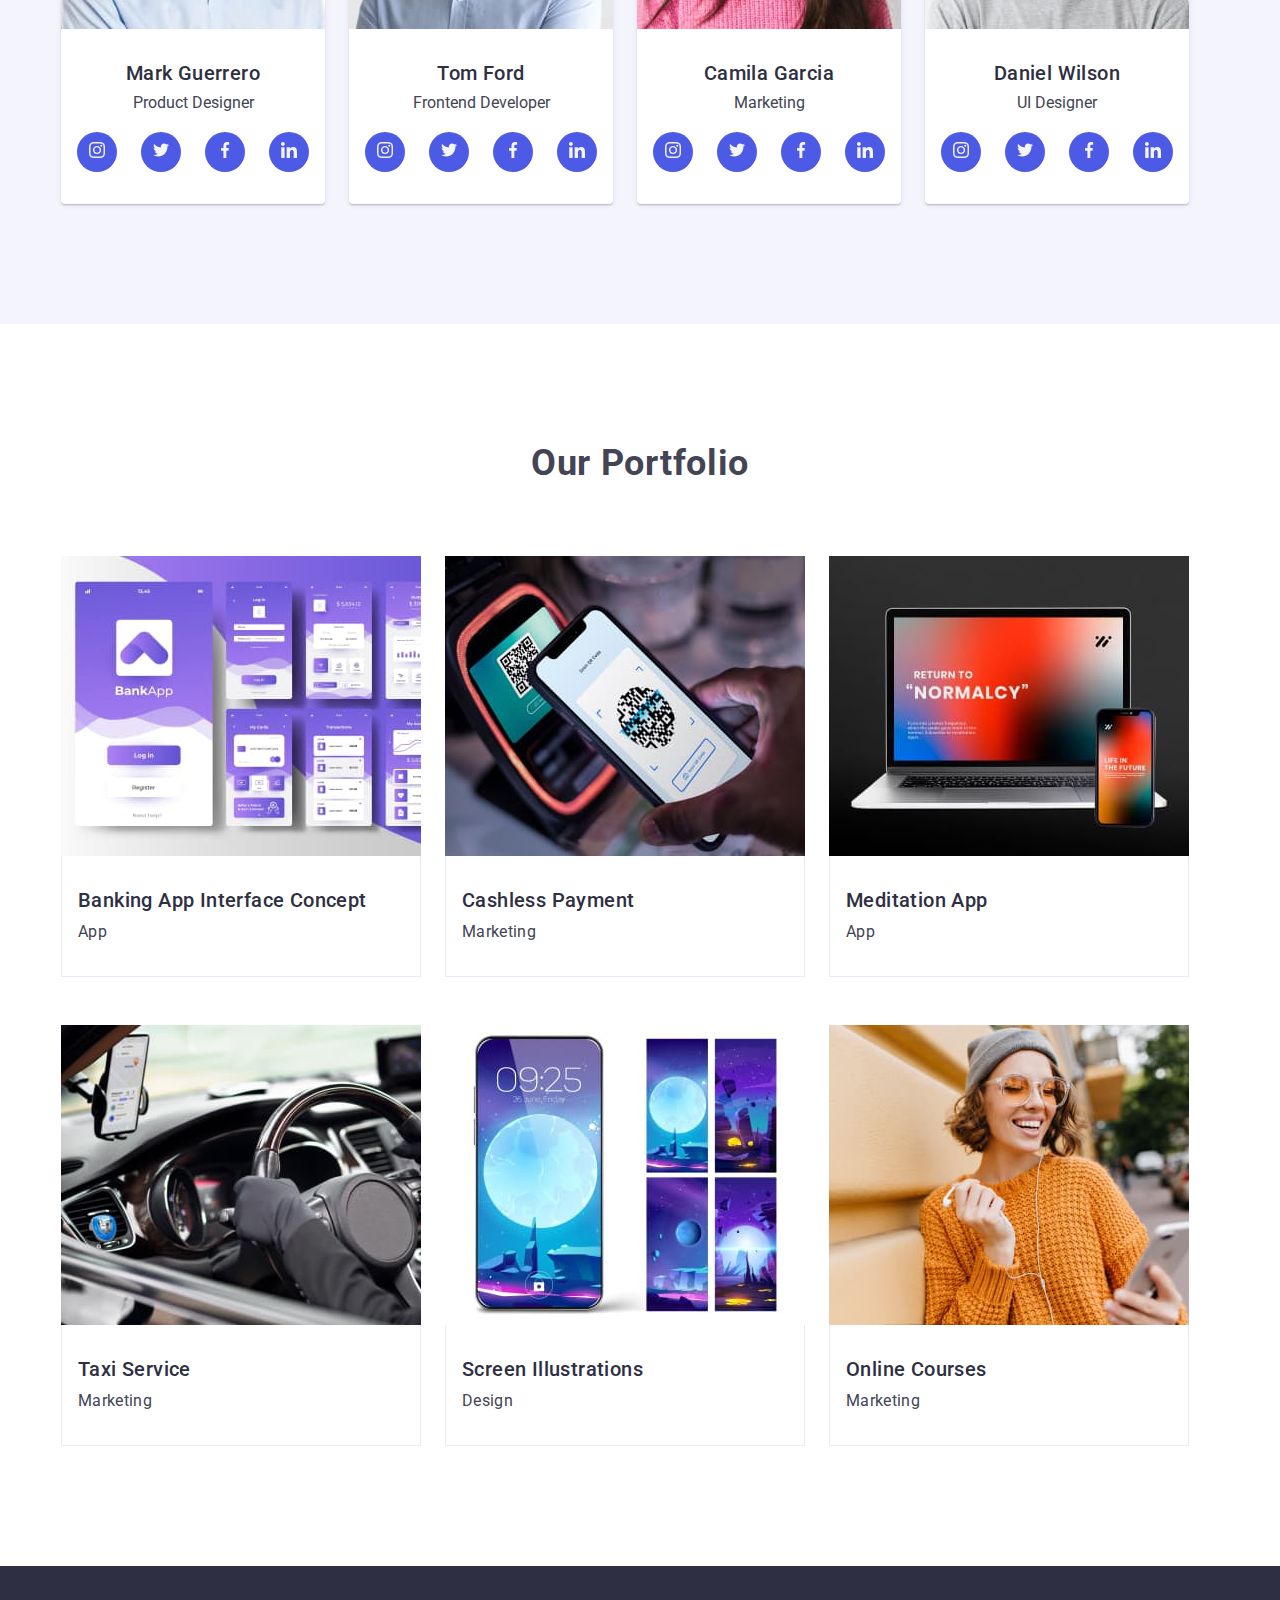
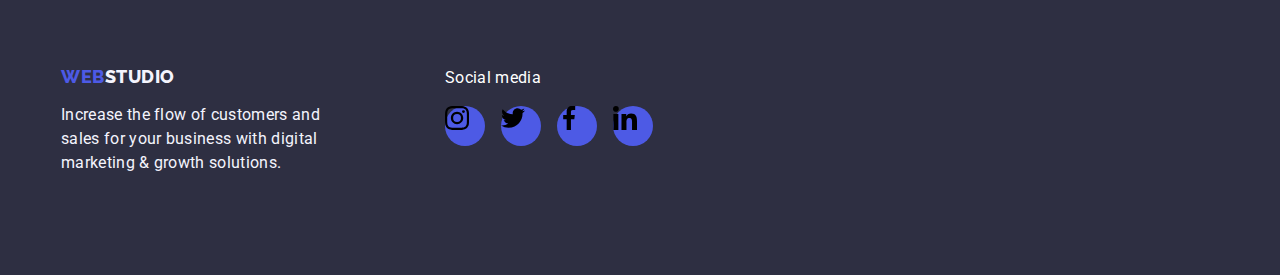
==== commit 5ba15e39: "portfolio" ====
--- a/index.html
+++ b/index.html
@@ -34,7 +34,7 @@
               >
             </li>
             <li>
-              <a class="social-part link" href="./portfolio.html">Portfolio</a>
+              <a class="social-part link" href="">Portfolio</a>
             </li>
             <li>
               <a class="social-part link" href="">Contacts</a>
@@ -142,41 +142,6 @@
           </ul>
         </div>
       </section>
-      <!--pictures-->
-      <section class="headlines-item list">
-        <div class="container">
-          <h2 class="section-title">What are we doing</h2>
-          <ul class="headlines list">
-            <li class="activity">
-              <img
-                class="card"
-                src="./images/imagies-1.jpg"
-                alt="monitor"
-                width="360"
-                height="300"
-              />
-            </li>
-            <li class="activity">
-              <img
-                class="card"
-                src="./images/imagies-2.jpg"
-                alt="the phone and its screen"
-                width="360"
-                height="300"
-              />
-            </li>
-            <li class="activity">
-              <img
-                class="card"
-                src="./images/imagies-3.jpg"
-                alt="phone"
-                width="360"
-                height="300"
-              />
-            </li>
-          </ul>
-        </div>
-      </section>
       <!--team-->
       <section class="headlines-team list">
         <div class="container">
@@ -438,88 +403,141 @@
           </ul>
         </div>
       </section>
-      <section class="customers">
+       <section class="headlines-portfolio list">
         <div class="container">
-          <h2 class="customers-title">Customers</h2>
-          <ul class="customers-list list">
-            <li class="customers-svg">
-              <a href class="customer-section">
-                <svg
-                  class="customers-icons"
-                  width="104"
-                  height="56"
-                  aria-lable="icon"
-                >
-                  <use href="./images/icons.svg#icon-logo-first"></use>
-                </svg>
-              </a>
-            </li>
-            <li class="customers-svg">
-              <a href class="customer-section">
-                <svg
-                  class="customers-icons"
-                  width="104"
-                  height="56"
-                  aria-lable="icon"
-                >
-                  <use href="./images/icons.svg#icon-logo-second"></use>
-                </svg>
-              </a>
-            </li>
-            <li class="customers-svg">
-              <a href class="customer-section">
-                <svg
-                  class="customers-icons"
-                  width="104"
-                  height="56"
-                  aria-lable="icon"
-                >
-                  <use href="./images/icons.svg#icon-logo-third"></use>
-                </svg>
-              </a>
-            </li>
-            <li class="customers-svg">
-              <a href class="customer-section">
-                <svg
-                  class="customers-icons"
-                  width="104"
-                  height="56"
-                  aria-lable="icon"
-                >
-                  <use href="./images/icons.svg#icon-logo-group"></use>
-                </svg>
-              </a>
-            </li>
-            <li class="customers-svg">
-              <a href class="customer-section">
-                <svg
-                  class="customers-icons"
-                  width="104"
-                  height="56"
-                  aria-lable="icon"
-                >
-                  <use href="./images/icons.svg#icon-logo-fifth"></use>
-                </svg>
-              </a>
-            </li>
-            <li class="customers-svg">
-              <a href class="customer-section">
-                <svg
-                  class="customers-icons"
-                  width="104"
-                  height="56"
-                  aria-lable="icon"
-                >
-                  <use href="./images/icons.svg#icon-logo-sixth"></use>
-                </svg>
-              </a>
+          <div>
+          <h2 class="our-potfolio"> Our Portfolio</h2>
+          </ul>
+          <ul class="photos list">
+            <li class="menu">
+                <div class="portfolio-cover">
+                  <img
+                    class="card"
+                    src="./images/imagies-banking-app.jpg"
+                    alt="photo interface"
+                    width="360"
+                    height="300"
+                  />
+                  <p class="text-overlay">
+                    14 Stylish and User-Friendly App Design Concepts · Task
+                    Manager App · Calorie Tracker App · Exotic Fruit Ecommerce
+                    App · Cloud Storage App
+                  </p>
+                </div>
+                <div class="portfolio-div">
+                  <h3 class="headlines-description">
+                    Banking App Interface Concept
+                  </h3>
+                  <p class="page-font">App</p>
+                </div>
+            </li>
+            <li class="menu">
+               <div class="portfolio-cover">
+                  <img
+                    class="card"
+                    src="./images/img-cashless.jpg"
+                    alt="payment"
+                    width="360"
+                    height="300"
+                  />
+                  <p class="text-overlay">
+                    14 Stylish and User-Friendly App Design Concepts · Task
+                    Manager App · Calorie Tracker App · Exotic Fruit Ecommerce
+                    App · Cloud Storage App
+                  </p>
+               </div>
+                <div class="portfolio-div">
+                  <h3 class="headlines-description">Cashless Payment</h3>
+                  <p class="page-font">Marketing</p>
+                </div>
+            </li>
+            <li class="menu">
+               <div class="portfolio-cover">
+                  <img
+                    class="card"
+                    src="./images/img-meditation.jpg"
+                    alt="meditation app"
+                    width="360"
+                    height="300"
+                  />
+                  <p class="text-overlay">
+                    14 Stylish and User-Friendly App Design Concepts · Task
+                    Manager App · Calorie Tracker App · Exotic Fruit Ecommerce
+                    App · Cloud Storage App
+                  </p>
+               </div>
+                <div class="portfolio-div">
+                  <h2 class="headlines-description">Meditation App</h2>
+                  <p class="page-font">App</p>
+                </div>
+            </li>
+            <li class="menu">
+               <div class="portfolio-cover">
+                  <img
+                    class="card"
+                    src="./images/img-taxi.jpg"
+                    alt="taxi service"
+                    width="360"
+                    height="300"
+                  />
+                  <p class="text-overlay">
+                    14 Stylish and User-Friendly App Design Concepts · Task
+                    Manager App · Calorie Tracker App · Exotic Fruit Ecommerce
+                    App · Cloud Storage App
+                  </p>
+               </div>
+                <div class="portfolio-div">
+                  <h2 class="headlines-description">Taxi Service</h2>
+                  <p class="page-font">Marketing</p>
+                </div>
+            </li>
+            <li class="menu">
+                <div class="portfolio-cover">
+                  <img
+                    class="card"
+                    src="./images/img-screen.jpg"
+                    alt="screen ilustrations"
+                    width="360"
+                    height="300"
+                  />
+                  <p class="text-overlay">
+                    14 Stylish and User-Friendly App Design Concepts · Task
+                    Manager App · Calorie Tracker App · Exotic Fruit Ecommerce
+                    App · Cloud Storage App
+                  </p>
+                </div>
+                <div class="portfolio-div">
+                  <h2 class="headlines-description">Screen Illustrations</h2>
+                  <p class="page-font">Design</p>
+                </div>
+            </li>
+            <li class="menu">
+               <div class="portfolio-cover">
+                  <img
+                    class="card"
+                    src="./images/img-courses.jpg"
+                    alt="courses"
+                    width="360"
+                    height="300"
+                  />
+                  <p class="text-overlay">
+                    14 Stylish and User-Friendly App Design Concepts · Task
+                    Manager App · Calorie Tracker App · Exotic Fruit Ecommerce
+                    App · Cloud Storage App
+                  </p>
+               </div>
+                <div class="portfolio-div">
+                  <h2 class="headlines-description">Online Courses</h2>
+                  <p class="page-font">Marketing</p>
+                </div>
             </li>
           </ul>
         </div>
       </section>
     </main>
     <footer class="footer">
-      <div class="container">
+      <div class="footer-container container">
+      <div class="footer-logo">
         <a class="logo-header-foot link" href="./index.html"
           >Web<span class="studio-footer">Studio</span></a
         >
@@ -528,7 +546,6 @@
           digital marketing & growth solutions.
         </p>
       </div>
-      <div clas="container">
         <div class="container-footer">
           <p class="footer-media">Social media</p>
         <ul class="social-footer list">
@@ -560,11 +577,9 @@
               </svg>
             </a>
           </li>
-            </a>
-          </li>
         </ul>
         </div>
-      </div>
+    </div>
     </footer>
   </body>
 </html>
--- a/styles.css
+++ b/styles.css
@@ -209,7 +209,7 @@
   padding: 16px 32px;
   margin: 0 auto;
   min-width: 169px;
-  transition: background-color 500ms ease-in-out;
+  transition: background-color 250ms cubic-bezier(0.4, 0, 0.2, 1);
 }
 
 .hero-button:hover,
@@ -225,7 +225,7 @@
       rgba(46, 47, 66, 0.7),
       rgba(46, 47, 66, 0.7)
     ),
-    url(/images/img-people-office.jpg);
+    url(./images/img-people-office.jpg);
   background-repeat: no-repeat;
   background-position: center;
   background-size: cover;
@@ -250,6 +250,19 @@
 }
 /**-----sections-----**/
 
+.visually-hidden {
+  position: absolute;
+  width: 1px;
+  height: 1px;
+  margin: -1px;
+  border: 0;
+  padding: 0;
+  white-space: nowrap;
+  clip-path: inset(100%);
+  clip: rect(0 0 0 0);
+  overflow: hidden;
+}
+
 .first-list {
   padding: 120px 0;
 }
@@ -262,25 +275,11 @@
 
 .headlines-sections {
   width: calc((100% - 24px * 3) / 4);
-}
-
-.section-title {
-  font-size: 36px;
-  line-height: 1.11;
-  text-align: center;
-  letter-spacing: 0.02em;
-  text-transform: capitalize;
-  color: var(--color-grey);
-  background-color: var(--color-white);
-  margin-bottom: 72px;
 }
 
 .headlines-team {
   background-color: var(--color-cloud);
   padding: 120px 0;
-}
-.headlines-item {
-  padding-bottom: 120px;
 }
 
 .team {
@@ -316,46 +315,6 @@
   padding: 32px 0;
   text-align: center;
 }
-.customers {
-  padding: 120px;
-}
-.customers-list {
-  display: flex;
-}
-.customers-title {
-  font-size: 36px;
-  font-style: normal;
-  font-weight: 700;
-  line-height: 40px; /* 111.111% */
-  letter-spacing: 0.72px;
-  text-transform: capitalize;
-  text-align: center;
-  margin-bottom: 20px;
-  margin-bottom: 72px;
-}
-
-.customer-section {
-  width: 100%;
-  height: 100%;
-  border-radius: 4px;
-  display: flex;
-  align-items: center;
-  justify-content: center;
-  color: var(--color-light-slate);
-  transition: border-color 500ms ease-in-out;
-}
-
-.customers-svg {
-  width: 168px;
-  height: 88px;
-  border-radius: 4px;
-  border: 1px solid var(--LIGHT-SLATE, #8e8f99);
-}
-
-.customers-svg:hover,
-.customers-svg:focus {
-  fill: #4d5ae5;
-}
 
 .second-section-svg {
   border-radius: 4px;
@@ -367,10 +326,6 @@
 }
 .second-dection-icon {
   margin: 24px 100px;
-}
-
-.customers-icons {
-  fill: currentColor;
 }
 
 .social-button {
@@ -392,6 +347,7 @@
   background-color: #4d5ae5;
   justify-content: center;
   align-items: center;
+  transition: background-color 250ms cubic-bezier(0.4, 0, 0.2, 1);
 }
 .soc-media {
   padding: 12px;
@@ -433,46 +389,8 @@
   margin-bottom: 16px;
   display: inline-block;
 }
-/**-----portfoio main-----**/
-
-.visually-hidden {
-  position: absolute;
-  width: 1px;
-  height: 1px;
-  margin: -1px;
-  border: 0;
-  padding: 0;
-  white-space: nowrap;
-  clip-path: inset(100%);
-  clip: rect(0 0 0 0);
-  overflow: hidden;
-}
-
-.button-list {
-  font-family: "Roboto", sans-serif;
-  font-weight: 500;
-  font-size: 16px;
-  line-height: 1.5;
-  letter-spacing: 0.04em;
-  background-color: var(--color-cloud);
-  color: var(--color-iris);
-  cursor: pointer;
-  padding: 12px 24px;
-  justify-content: center;
-  align-items: center;
-  border-radius: 4px;
-  border: 1px solid var(--cornflower, #e7e9fc);
-  background: var(--cloud, #f4f4fd);
-  transition: background-color 500ms ease-in-out;
-}
-.button-list:hover,
-.button-list:focus {
-  color: var(--color-white);
-  background-color: var(--color-ocean);
-  border: 1px solid transparent;
-  box-shadow: 0px 2px 2px 0px rgba(0, 0, 0, 0.12),
-    0px 2px 1px 0px rgba(0, 0, 0, 0.08), 0px 3px 1px 0px rgba(0, 0, 0, 0.1);
-}
+/**-----portfoio -----**/
+
 .headlines-description {
   font-weight: 500;
   font-size: 20px;
@@ -480,22 +398,25 @@
   letter-spacing: 0.02em;
   margin-bottom: 8px;
 }
-
-.buttons {
-  display: flex;
-  gap: 24px;
+.headlines-portfolio {
+  margin-bottom: 120px;
+  margin-top: 120px;
+}
+.our-potfolio {
   margin-bottom: 72px;
-  justify-content: center;
-}
+  font-size: 36px;
+  font-style: normal;
+  text-transform: capitalize;
+  text-align: center;
+  line-height: 1.11;
+  letter-spacing: 0.02em;
+}
+
 .photos {
   display: flex;
   flex-wrap: wrap;
   row-gap: 48px;
   column-gap: 24px;
-}
-.headlines-portfolio {
-  padding-top: 96px;
-  padding-bottom: 120px;
 }
 
 .portfolio-div {
@@ -510,31 +431,28 @@
     0px 1px 1px 0px rgba(46, 47, 66, 0.16),
     0px 1px 6px 0px rgba(46, 47, 66, 0.08);
 }
-.text-overlay {
-  position: absolute;
-  font-size: 16px;
-  line-height: 1.5;
-  letter-spacing: 0.02em;
-  padding: 40px 32px;
-  width: 100%;
-  height: 100%;
-  color: #f4f4fd;
-  transform: translateY(100%);
-  background-color: var(--color-iris);
-  top: 0;
-  left: 0;
-  transition: transform 500ms ease-in-out;
-}
 .portfolio-cover {
   position: relative;
   overflow: hidden;
 }
-
-.customers-list {
-  display: flex;
-  gap: 24px;
-}
-
+.text-overlay {
+  position: absolute;
+  top: 0;
+  left: 0;
+  font-size: 16px;
+  line-height: 1.5;
+  letter-spacing: 0.02em;
+  color: #f4f4fd;
+  padding: 40px 32px;
+  background-color: #4d5ae5;
+  height: 100%;
+  width: 100%;
+  transition: transform 250ms cubic-bezier(0.4, 0, 0.2, 1);
+  transform: translateY(100%);
+}
+.menu:hover .text-overlay {
+  transform: translateY(0%);
+}
 .footer-media {
   font-size: 16px;
   font-style: normal;
@@ -546,6 +464,8 @@
 
 .social-footer {
   display: flex;
+  justify-content: flex-start;
+  align-items: center;
   gap: 16px;
 }
 
@@ -554,15 +474,33 @@
   height: 40px;
   border-radius: 50%;
   background-color: var(--color-iris);
-}
-
+  border: 1px;
+}
+.social-media-footer {
+  padding: 8px;
+  width: 100%;
+  height: 100%;
+  display: flex;
+  justify-content: center;
+  align-items: center;
+  background-color: var(--prymary-color);
+  border-radius: 50%;
+  transition: background-color 250ms cubic-bezier(0.4, 0, 0.2, 1);
+}
 .media-fot {
-  padding: 8px;
+  justify-content: center;
+  align-items: center;
+  fill: var(--light);
 }
 .ellipse-footer:hover,
 .ellipse-footer:focus {
   background-color: #31d0aa;
 }
-.container-footer {
-  display: flex;
-}
+
+.footer-container {
+  display: flex;
+  align-items: baseline;
+}
+.footer-logo {
+  margin-right: 120px;
+}
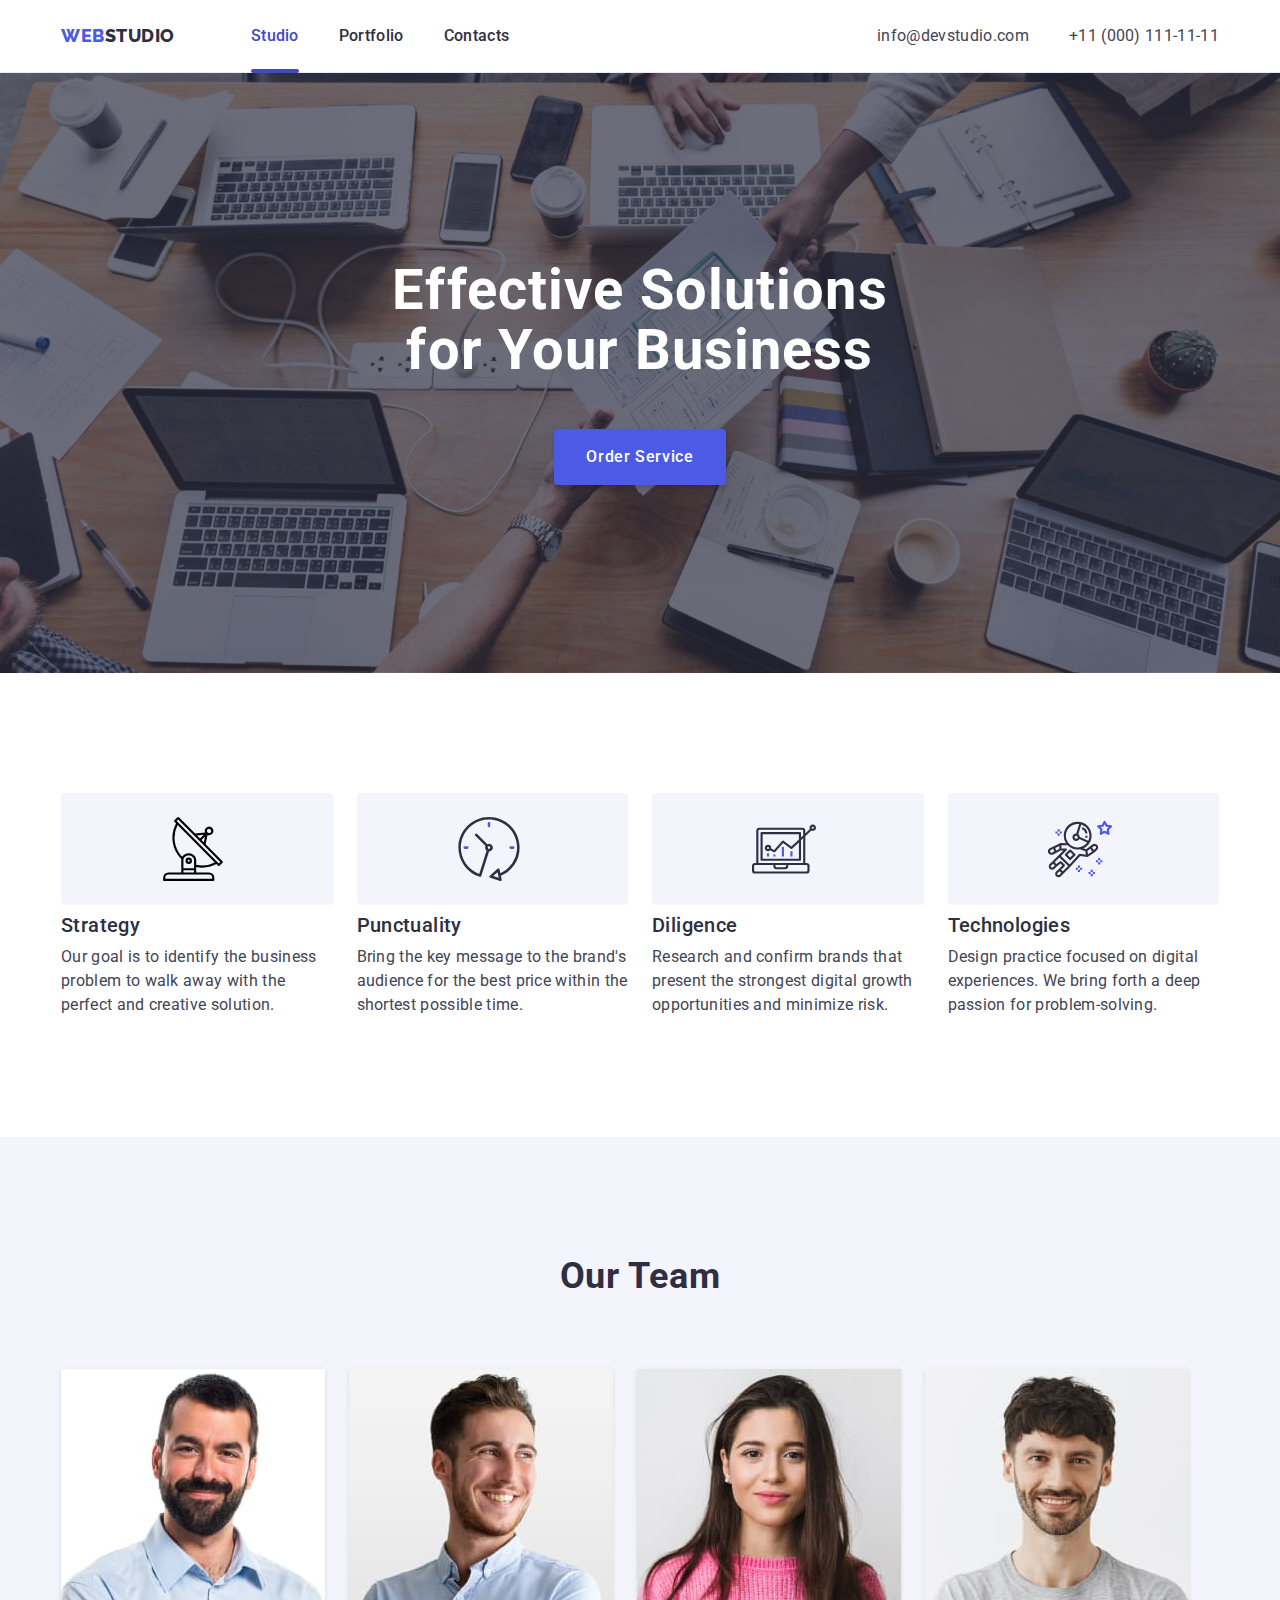
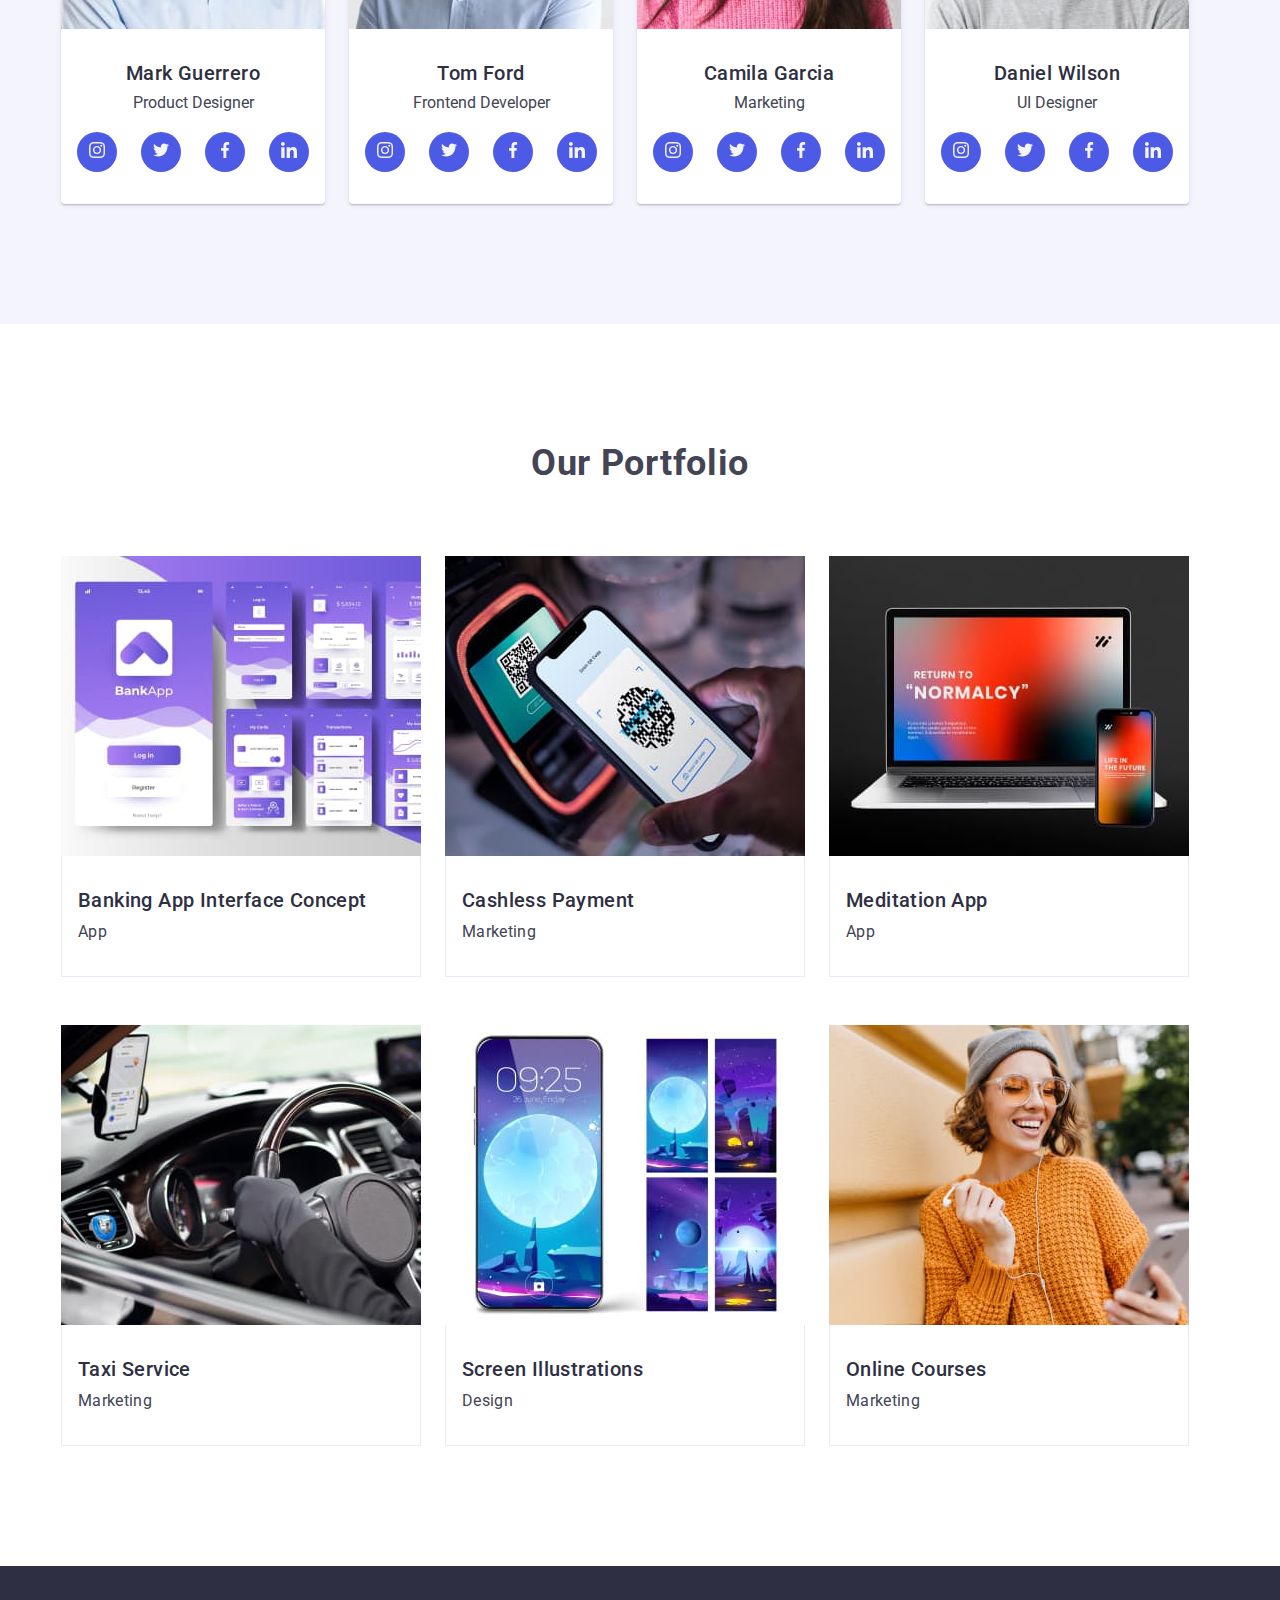
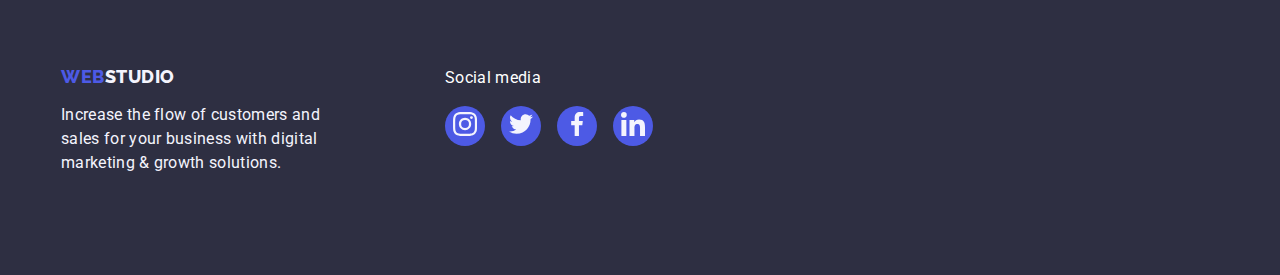
==== commit eae0b4a7: "." ====
--- a/index.html
+++ b/index.html
@@ -77,7 +77,7 @@
                   class="second-dection-icon"
                   width="64px"
                   height="64px"
-                  area-lable="icon"
+                  aria-label="icon"
                 >
                   <use href="./images/icons.svg#icon-antenna"></use>
                 </svg>
@@ -94,7 +94,7 @@
                   class="second-dection-icon"
                   width="64px"
                   height="64px"
-                  area-lable="icon"
+                  aria-label="icon"
                 >
                   <use href="./images/icons.svg#icon-clock"></use>
                 </svg>
@@ -111,7 +111,7 @@
                   class="second-dection-icon"
                   width="64px"
                   height="64px"
-                  area-lable="icon"
+                  aria-label="icon"
                 >
                   <use href="./images/icons.svg#icon-diagram"></use>
                 </svg>
@@ -128,7 +128,7 @@
                   class="second-dection-icon"
                   width="64px"
                   height="64px"
-                  area-lable="icon"
+                  aria-label="icon"
                 >
                   <use href="./images/icons.svg#icon-astronaut"></use>
                 </svg>
@@ -160,48 +160,48 @@
                 <p class="page-font-caption">Product Designer</p>
                 <ul class="social-button list">
                   <li class="ellipse-icon">
-                    <a href class="soc-media">
-                      <svg
-                        class="link-media"
-                        width="16"
-                        height="16"
-                        aria-lable="icon"
+                    <a href="" class="soc-media">
+                      <svg
+                        class="link-media"
+                        width="16"
+                        height="16"
+                        aria-label="icon"
                       >
                         <use href="./images/icons.svg#icon-instagram"></use>
                       </svg>
                     </a>
                   </li>
                   <li class="ellipse-icon">
-                    <a href class="soc-media">
-                      <svg
-                        class="link-media"
-                        width="16"
-                        height="16"
-                        aria-lable="icon"
+                    <a href="" class="soc-media">
+                      <svg
+                        class="link-media"
+                        width="16"
+                        height="16"
+                        aria-label="icon"
                       >
                         <use href="./images/icons.svg#icon-twitter"></use>
                       </svg>
                     </a>
                   </li>
                   <li class="ellipse-icon">
-                    <a href class="soc-media">
-                      <svg
-                        class="link-media"
-                        width="16"
-                        height="16"
-                        aria-lable="icon"
+                    <a href="" class="soc-media">
+                      <svg
+                        class="link-media"
+                        width="16"
+                        height="16"
+                        aria-label="icon"
                       >
                         <use href="./images/icons.svg#icon-facebook"></use>
                       </svg>
                     </a>
                   </li>
                   <li class="ellipse-icon">
-                    <a href class="soc-media">
-                      <svg
-                        class="link-media"
-                        width="16"
-                        height="16"
-                        aria-lable="icon"
+                    <a href="" class="soc-media">
+                      <svg
+                        class="link-media"
+                        width="16"
+                        height="16"
+                        aria-label="icon"
                       >
                         <use href="./images/icons.svg#icon-linkedin"></use>
                       </svg>
@@ -223,48 +223,48 @@
                 <p class="page-font-caption">Frontend Developer</p>
                 <ul class="social-button list">
                   <li class="ellipse-icon">
-                    <a href class="soc-media">
-                      <svg
-                        class="link-media"
-                        width="16"
-                        height="16"
-                        aria-lable="icon"
+                    <a href="" class="soc-media">
+                      <svg
+                        class="link-media"
+                        width="16"
+                        height="16"
+                        aria-label="icon"
                       >
                         <use href="./images/icons.svg#icon-instagram"></use>
                       </svg>
                     </a>
                   </li>
                   <li class="ellipse-icon">
-                    <a href class="soc-media">
-                      <svg
-                        class="link-media"
-                        width="16"
-                        height="16"
-                        aria-lable="icon"
+                    <a href="" class="soc-media">
+                      <svg
+                        class="link-media"
+                        width="16"
+                        height="16"
+                        aria-label="icon"
                       >
                         <use href="./images/icons.svg#icon-twitter"></use>
                       </svg>
                     </a>
                   </li>
                   <li class="ellipse-icon">
-                    <a href class="soc-media">
-                      <svg
-                        class="link-media"
-                        width="16"
-                        height="16"
-                        aria-lable="icon"
+                    <a href="" class="soc-media">
+                      <svg
+                        class="link-media"
+                        width="16"
+                        height="16"
+                        aria-label="icon"
                       >
                         <use href="./images/icons.svg#icon-facebook"></use>
                       </svg>
                     </a>
                   </li>
                   <li class="ellipse-icon">
-                    <a href class="soc-media">
-                      <svg
-                        class="link-media"
-                        width="16"
-                        height="16"
-                        aria-lable="icon"
+                    <a href="" class="soc-media">
+                      <svg
+                        class="link-media"
+                        width="16"
+                        height="16"
+                        aria-label="icon"
                       >
                         <use href="./images/icons.svg#icon-linkedin"></use>
                       </svg>
@@ -286,48 +286,48 @@
                 <p class="page-font-caption">Marketing</p>
                 <ul class="social-button list">
                   <li class="ellipse-icon">
-                    <a href class="soc-media">
-                      <svg
-                        class="link-media"
-                        width="16"
-                        height="16"
-                        aria-lable="icon"
+                    <a href="" class="soc-media">
+                      <svg
+                        class="link-media"
+                        width="16"
+                        height="16"
+                        aria-label="icon"
                       >
                         <use href="./images/icons.svg#icon-instagram"></use>
                       </svg>
                     </a>
                   </li>
                   <li class="ellipse-icon">
-                    <a href class="soc-media">
-                      <svg
-                        class="link-media"
-                        width="16"
-                        height="16"
-                        aria-lable="icon"
+                    <a href="" class="soc-media">
+                      <svg
+                        class="link-media"
+                        width="16"
+                        height="16"
+                        aria-label="icon"
                       >
                         <use href="./images/icons.svg#icon-twitter"></use>
                       </svg>
                     </a>
                   </li>
                   <li class="ellipse-icon">
-                    <a href class="soc-media">
-                      <svg
-                        class="link-media"
-                        width="16"
-                        height="16"
-                        aria-lable="icon"
+                    <a href="" class="soc-media">
+                      <svg
+                        class="link-media"
+                        width="16"
+                        height="16"
+                        aria-label="icon"
                       >
                         <use href="./images/icons.svg#icon-facebook"></use>
                       </svg>
                     </a>
                   </li>
                   <li class="ellipse-icon">
-                    <a href class="soc-media">
-                      <svg
-                        class="link-media"
-                        width="16"
-                        height="16"
-                        aria-lable="icon"
+                    <a href="" class="soc-media">
+                      <svg
+                        class="link-media"
+                        width="16"
+                        height="16"
+                        aria-label="icon"
                       >
                         <use href="./images/icons.svg#icon-linkedin"></use>
                       </svg>
@@ -350,48 +350,48 @@
                 <p class="page-font-caption">UI Designer</p>
                 <ul class="social-button list">
                   <li class="ellipse-icon">
-                    <a href class="soc-media">
-                      <svg
-                        class="link-media"
-                        width="16"
-                        height="16"
-                        aria-lable="icon"
+                    <a href="" class="soc-media">
+                      <svg
+                        class="link-media"
+                        width="16"
+                        height="16"
+                        aria-label="icon"
                       >
                         <use href="./images/icons.svg#icon-instagram"></use>
                       </svg>
                     </a>
                   </li>
                   <li class="ellipse-icon">
-                    <a href class="soc-media">
-                      <svg
-                        class="link-media"
-                        width="16"
-                        height="16"
-                        aria-lable="icon"
+                    <a href="" class="soc-media">
+                      <svg
+                        class="link-media"
+                        width="16"
+                        height="16"
+                        aria-label="icon"
                       >
                         <use href="./images/icons.svg#icon-twitter"></use>
                       </svg>
                     </a>
                   </li>
                   <li class="ellipse-icon">
-                    <a href class="soc-media">
-                      <svg
-                        class="link-media"
-                        width="16"
-                        height="16"
-                        aria-lable="icon"
+                    <a href="" class="soc-media">
+                      <svg
+                        class="link-media"
+                        width="16"
+                        height="16"
+                        aria-label="icon"
                       >
                         <use href="./images/icons.svg#icon-facebook"></use>
                       </svg>
                     </a>
                   </li>
                   <li class="ellipse-icon">
-                    <a href class="soc-media">
-                      <svg
-                        class="link-media"
-                        width="16"
-                        height="16"
-                        aria-lable="icon"
+                    <a href="" class="soc-media">
+                      <svg
+                        class="link-media"
+                        width="16"
+                        height="16"
+                        aria-label="icon"
                       >
                         <use href="./images/icons.svg#icon-linkedin"></use>
                       </svg>
@@ -403,133 +403,131 @@
           </ul>
         </div>
       </section>
-       <section class="headlines-portfolio list">
+      <section class="headlines-portfolio list">
         <div class="container">
-          <div>
-          <h2 class="our-potfolio"> Our Portfolio</h2>
-          </ul>
+          <h2 class="our-potfolio">Our Portfolio</h2>
           <ul class="photos list">
             <li class="menu">
-                <div class="portfolio-cover">
-                  <img
-                    class="card"
-                    src="./images/imagies-banking-app.jpg"
-                    alt="photo interface"
-                    width="360"
-                    height="300"
-                  />
-                  <p class="text-overlay">
-                    14 Stylish and User-Friendly App Design Concepts · Task
-                    Manager App · Calorie Tracker App · Exotic Fruit Ecommerce
-                    App · Cloud Storage App
-                  </p>
-                </div>
-                <div class="portfolio-div">
-                  <h3 class="headlines-description">
-                    Banking App Interface Concept
-                  </h3>
-                  <p class="page-font">App</p>
-                </div>
+              <div class="portfolio-cover">
+                <img
+                  class="card"
+                  src="./images/imagies-banking-app.jpg"
+                  alt="photo interface"
+                  width="360"
+                  height="300"
+                />
+                <p class="text-overlay">
+                  14 Stylish and User-Friendly App Design Concepts · Task
+                  Manager App · Calorie Tracker App · Exotic Fruit Ecommerce App
+                  · Cloud Storage App
+                </p>
+              </div>
+              <div class="portfolio-div">
+                <h3 class="headlines-description">
+                  Banking App Interface Concept
+                </h3>
+                <p class="page-font">App</p>
+              </div>
             </li>
             <li class="menu">
-               <div class="portfolio-cover">
-                  <img
-                    class="card"
-                    src="./images/img-cashless.jpg"
-                    alt="payment"
-                    width="360"
-                    height="300"
-                  />
-                  <p class="text-overlay">
-                    14 Stylish and User-Friendly App Design Concepts · Task
-                    Manager App · Calorie Tracker App · Exotic Fruit Ecommerce
-                    App · Cloud Storage App
-                  </p>
-               </div>
-                <div class="portfolio-div">
-                  <h3 class="headlines-description">Cashless Payment</h3>
-                  <p class="page-font">Marketing</p>
-                </div>
+              <div class="portfolio-cover">
+                <img
+                  class="card"
+                  src="./images/img-cashless.jpg"
+                  alt="payment"
+                  width="360"
+                  height="300"
+                />
+                <p class="text-overlay">
+                  14 Stylish and User-Friendly App Design Concepts · Task
+                  Manager App · Calorie Tracker App · Exotic Fruit Ecommerce App
+                  · Cloud Storage App
+                </p>
+              </div>
+              <div class="portfolio-div">
+                <h3 class="headlines-description">Cashless Payment</h3>
+                <p class="page-font">Marketing</p>
+              </div>
             </li>
             <li class="menu">
-               <div class="portfolio-cover">
-                  <img
-                    class="card"
-                    src="./images/img-meditation.jpg"
-                    alt="meditation app"
-                    width="360"
-                    height="300"
-                  />
-                  <p class="text-overlay">
-                    14 Stylish and User-Friendly App Design Concepts · Task
-                    Manager App · Calorie Tracker App · Exotic Fruit Ecommerce
-                    App · Cloud Storage App
-                  </p>
-               </div>
-                <div class="portfolio-div">
-                  <h2 class="headlines-description">Meditation App</h2>
-                  <p class="page-font">App</p>
-                </div>
+              <div class="portfolio-cover">
+                <img
+                  class="card"
+                  src="./images/img-meditation.jpg"
+                  alt="meditation app"
+                  width="360"
+                  height="300"
+                />
+                <p class="text-overlay">
+                  14 Stylish and User-Friendly App Design Concepts · Task
+                  Manager App · Calorie Tracker App · Exotic Fruit Ecommerce App
+                  · Cloud Storage App
+                </p>
+              </div>
+              <div class="portfolio-div">
+                <h2 class="headlines-description">Meditation App</h2>
+                <p class="page-font">App</p>
+              </div>
             </li>
             <li class="menu">
-               <div class="portfolio-cover">
-                  <img
-                    class="card"
-                    src="./images/img-taxi.jpg"
-                    alt="taxi service"
-                    width="360"
-                    height="300"
-                  />
-                  <p class="text-overlay">
-                    14 Stylish and User-Friendly App Design Concepts · Task
-                    Manager App · Calorie Tracker App · Exotic Fruit Ecommerce
-                    App · Cloud Storage App
-                  </p>
-               </div>
-                <div class="portfolio-div">
-                  <h2 class="headlines-description">Taxi Service</h2>
-                  <p class="page-font">Marketing</p>
-                </div>
+              <div class="portfolio-cover">
+                <img
+                  class="card"
+                  src="./images/img-taxi.jpg"
+                  alt="taxi service"
+                  width="360"
+                  height="300"
+                />
+                <p class="text-overlay">
+                  14 Stylish and User-Friendly App Design Concepts · Task
+                  Manager App · Calorie Tracker App · Exotic Fruit Ecommerce App
+                  · Cloud Storage App
+                </p>
+              </div>
+              <div class="portfolio-div">
+                <h2 class="headlines-description">Taxi Service</h2>
+                <p class="page-font">Marketing</p>
+              </div>
             </li>
             <li class="menu">
-                <div class="portfolio-cover">
-                  <img
-                    class="card"
-                    src="./images/img-screen.jpg"
-                    alt="screen ilustrations"
-                    width="360"
-                    height="300"
-                  />
-                  <p class="text-overlay">
-                    14 Stylish and User-Friendly App Design Concepts · Task
-                    Manager App · Calorie Tracker App · Exotic Fruit Ecommerce
-                    App · Cloud Storage App
-                  </p>
-                </div>
-                <div class="portfolio-div">
-                  <h2 class="headlines-description">Screen Illustrations</h2>
-                  <p class="page-font">Design</p>
-                </div>
+              <div class="portfolio-cover">
+                <img
+                  class="card"
+                  src="./images/img-screen.jpg"
+                  alt="screen ilustrations"
+                  width="360"
+                  height="300"
+                />
+                <p class="text-overlay">
+                  14 Stylish and User-Friendly App Design Concepts · Task
+                  Manager App · Calorie Tracker App · Exotic Fruit Ecommerce App
+                  · Cloud Storage App
+                </p>
+              </div>
+              <div class="portfolio-div">
+                <h2 class="headlines-description">Screen Illustrations</h2>
+                <p class="page-font">Design</p>
+              </div>
             </li>
             <li class="menu">
-               <div class="portfolio-cover">
-                  <img
-                    class="card"
-                    src="./images/img-courses.jpg"
-                    alt="courses"
-                    width="360"
-                    height="300"
-                  />
-                  <p class="text-overlay">
-                    14 Stylish and User-Friendly App Design Concepts · Task
-                    Manager App · Calorie Tracker App · Exotic Fruit Ecommerce
-                    App · Cloud Storage App
-                  </p>
-               </div>
-                <div class="portfolio-div">
-                  <h2 class="headlines-description">Online Courses</h2>
-                  <p class="page-font">Marketing</p>
-                </div>
+              <div class="portfolio-cover">
+                <img
+                  class="card"
+                  src="./images/img-courses.jpg"
+                  alt="courses"
+                  width="360"
+                  height="300"
+                />
+                <p class="text-overlay">
+                  14 Stylish and User-Friendly App Design Concepts · Task
+                  Manager App · Calorie Tracker App · Exotic Fruit Ecommerce App
+                  · Cloud Storage App
+                </p>
+              </div>
+              <div class="portfolio-div">
+                <h2 class="headlines-description">Online Courses</h2>
+                <p class="page-font">Marketing</p>
+              </div>
             </li>
           </ul>
         </div>
@@ -537,49 +535,49 @@
     </main>
     <footer class="footer">
       <div class="footer-container container">
-      <div class="footer-logo">
-        <a class="logo-header-foot link" href="./index.html"
-          >Web<span class="studio-footer">Studio</span></a
-        >
-        <p class="footer-page">
-          Increase the flow of customers and sales for your business with
-          digital marketing & growth solutions.
-        </p>
-      </div>
+        <div class="footer-logo">
+          <a class="logo-header-foot link" href="./index.html"
+            >Web<span class="studio-footer">Studio</span></a
+          >
+          <p class="footer-page">
+            Increase the flow of customers and sales for your business with
+            digital marketing & growth solutions.
+          </p>
+        </div>
         <div class="container-footer">
           <p class="footer-media">Social media</p>
-        <ul class="social-footer list">
-          <li class="ellipse-footer">
-            <a href class="soc-media-footer">
-              <svg class="media-fot" width="24" height="24" aria-lable="icon">
-                <use href="./images/icons.svg#icon-instagram"></use>
-              </svg>
-            </a>
-          </li>
-          <li class="ellipse-footer">
-            <a href class="soc-media-footer">
-              <svg class="media-fot" width="24" height="24" aria-lable="icon">
-                <use href="./images/icons.svg#icon-twitter"></use>
-              </svg>
-            </a>
-          </li>
-          <li class="ellipse-footer">
-            <a href class="soc-media-footer">
-              <svg class="media-fot" width="24" height="24" aria-lable="icon">
-                <use href="./images/icons.svg#icon-facebook"></use>
-              </svg>
-            </a>
-          </li>
-          <li class="ellipse-footer">
-            <a href class="soc-media-footer">
-              <svg class="media-fot" width="24" height="24" aria-lable="icon">
-                <use href="./images/icons.svg#icon-linkedin"></use>
-              </svg>
-            </a>
-          </li>
-        </ul>
+          <ul class="social-footer list">
+            <li class="ellipse-footer">
+              <a href="" class="soc-media-footer">
+                <svg class="media-fot" width="24" height="24" aria-label="icon">
+                  <use href="./images/icons.svg#icon-instagram"></use>
+                </svg>
+              </a>
+            </li>
+            <li class="ellipse-footer">
+              <a href="" class="soc-media-footer">
+                <svg class="media-fot" width="24" height="24" aria-label="icon">
+                  <use href="./images/icons.svg#icon-twitter"></use>
+                </svg>
+              </a>
+            </li>
+            <li class="ellipse-footer">
+              <a href="" class="soc-media-footer">
+                <svg class="media-fot" width="24" height="24" aria-label="icon">
+                  <use href="./images/icons.svg#icon-facebook"></use>
+                </svg>
+              </a>
+            </li>
+            <li class="ellipse-footer">
+              <a href="" class="soc-media-footer">
+                <svg class="media-fot" width="24" height="24" aria-label="icon">
+                  <use href="./images/icons.svg#icon-linkedin"></use>
+                </svg>
+              </a>
+            </li>
+          </ul>
         </div>
-    </div>
+      </div>
     </footer>
   </body>
 </html>
--- a/styles.css
+++ b/styles.css
@@ -464,33 +464,31 @@
 
 .social-footer {
   display: flex;
-  justify-content: flex-start;
-  align-items: center;
+  justify-content: center;
   gap: 16px;
 }
 
 .ellipse-footer {
+  display: flex;
+  align-items: center;
+  justify-content: center;
   width: 40px;
   height: 40px;
+  background-color: #4d5ae5;
   border-radius: 50%;
-  background-color: var(--color-iris);
-  border: 1px;
 }
 .social-media-footer {
-  padding: 8px;
   width: 100%;
   height: 100%;
-  display: flex;
+  background-color: #4d5ae5;
+  border-radius: 50%;
+  display: flex;
+  align-items: center;
   justify-content: center;
-  align-items: center;
-  background-color: var(--prymary-color);
-  border-radius: 50%;
   transition: background-color 250ms cubic-bezier(0.4, 0, 0.2, 1);
 }
 .media-fot {
-  justify-content: center;
-  align-items: center;
-  fill: var(--light);
+  fill: #f4f4fd;
 }
 .ellipse-footer:hover,
 .ellipse-footer:focus {
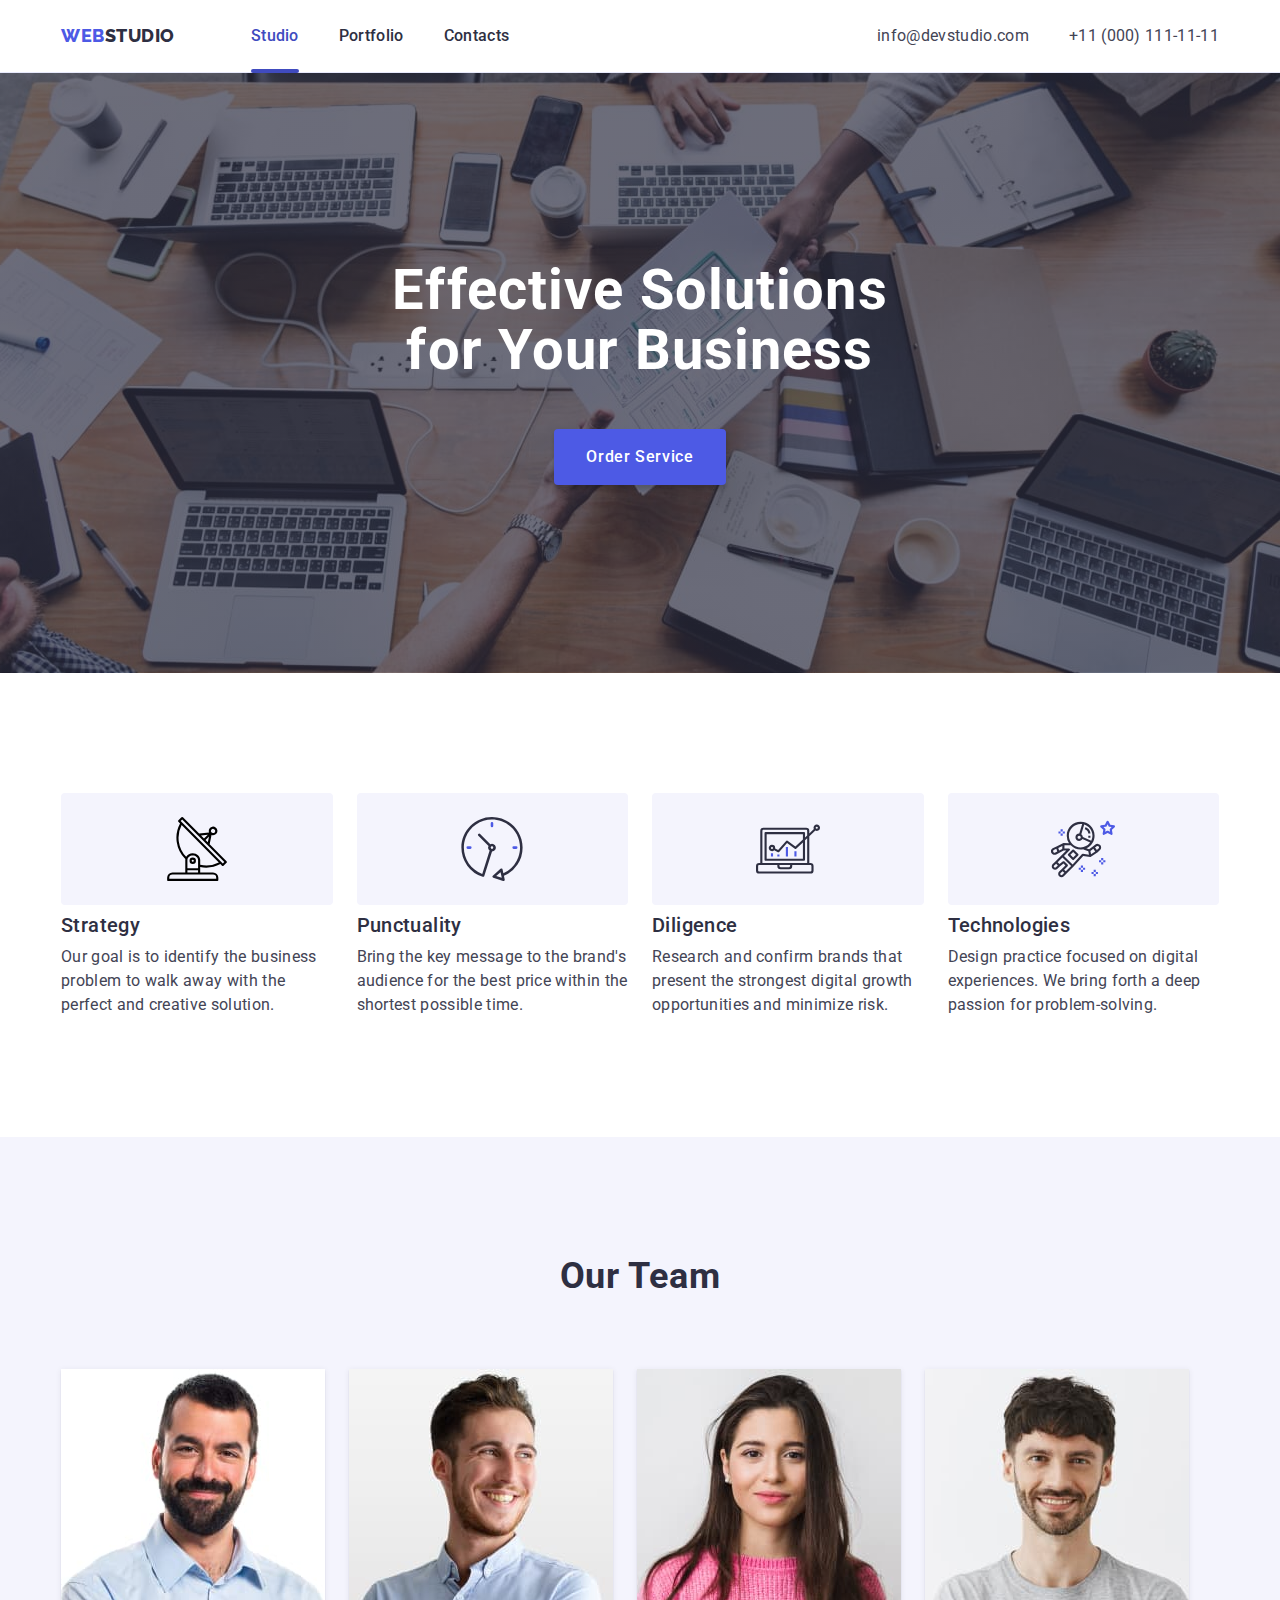
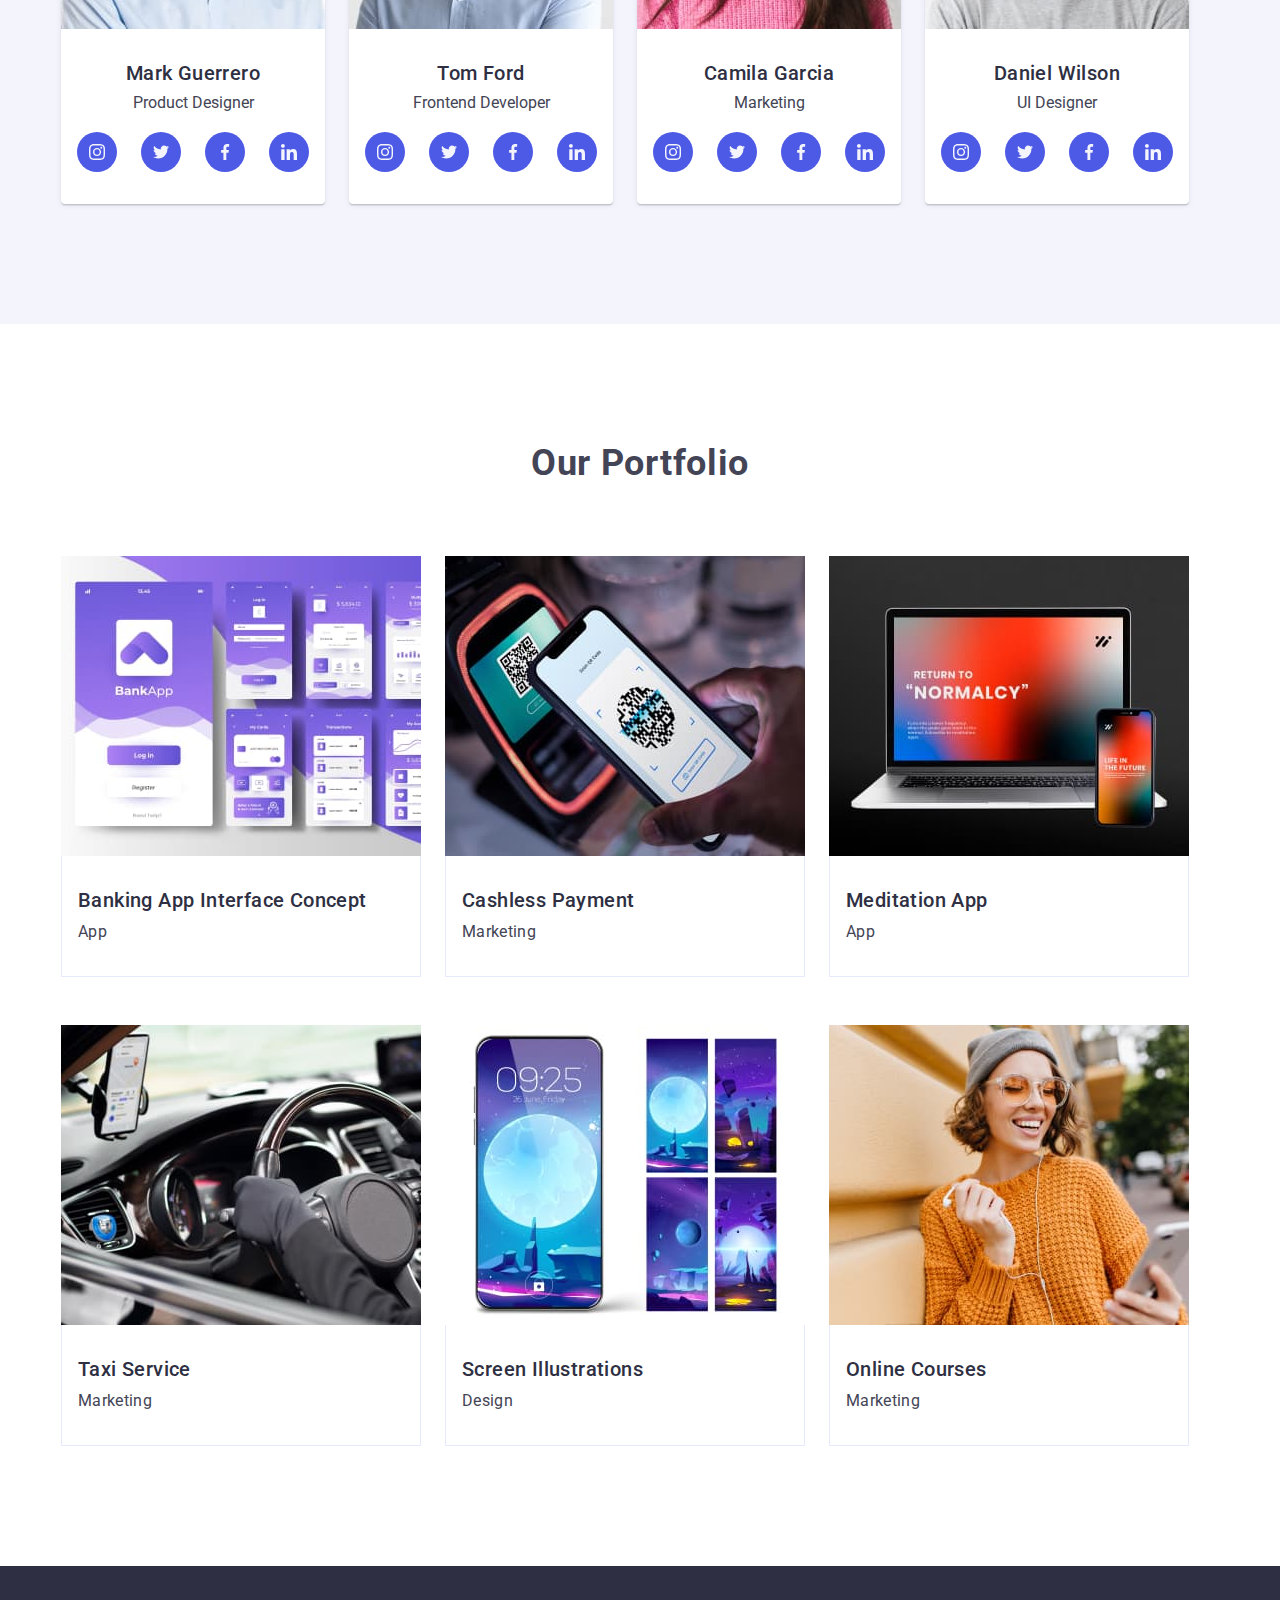
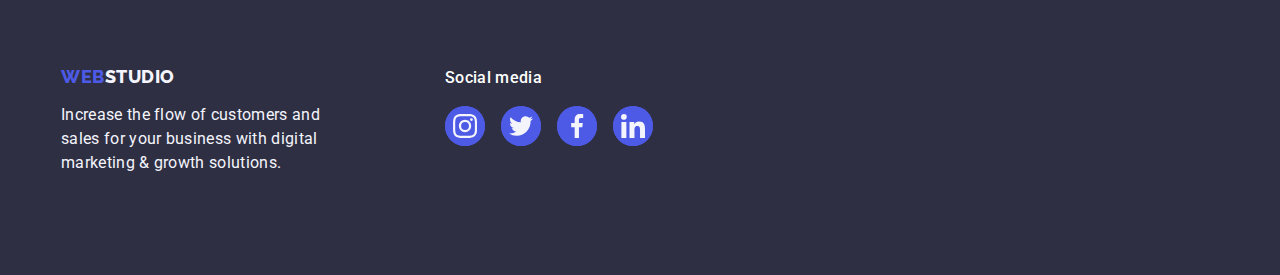
==== commit f4af26e7: "2" ====
--- a/index.html
+++ b/index.html
@@ -1,583 +1,583 @@
-<!DOCTYPE html>
-<html lang="en">
-  <head>
-    <meta charset="UTF-8" />
-    <meta name="viewport" content="width=device-width, initial-scale=1.0" />
-    <title>WEBSTUDIO</title>
-    <link rel="preconnect" href="https://fonts.googleapis.com" />
-    <link rel="preconnect" href="https://fonts.gstatic.com" crossorigin />
-    <link
-      href="https://fonts.googleapis.com/css2?family=Raleway:wght@800&family=Roboto:wght@400;500;700;900&display=swap"
-      rel="stylesheet"
-    />
-    <link
-      rel="stylesheet"
-      href="https://cdnjs.cloudflare.com/ajax/libs/modern-normalize/2.0.0/modern-normalize.min.css"
-      integrity="sha512-4xo8blKMVCiXpTaLzQSLSw3KFOVPWhm/TRtuPVc4WG6kUgjH6J03IBuG7JZPkcWMxJ5huwaBpOpnwYElP/m6wg=="
-      crossorigin="anonymous"
-      referrerpolicy="no-referrer"
-    />
-    <link rel="stylesheet" href="./styles.css" />
-  </head>
-  <body>
-    <!--Header-->
-    <header class="header">
-      <div class="container ribbon-container">
-        <nav class="navigation-logo">
-          <a class="logo-header link" href="./index.html"
-            >Web<span class="studio">Studio</span></a
-          >
-          <ul class="social-list list">
-            <li>
-              <a class="social-part link studio-link-active" href="./index.html"
-                >Studio</a
-              >
-            </li>
-            <li>
-              <a class="social-part link" href="">Portfolio</a>
-            </li>
-            <li>
-              <a class="social-part link" href="">Contacts</a>
-            </li>
-          </ul>
-        </nav>
-        <!--contact informations-->
-        <address class="header-navigation">
-          <ul class="header-links list">
-            <li>
-              <a class="header-links-soc link" href="mailto:info@devstudio.com"
-                >info@devstudio.com</a
-              >
-            </li>
-            <li>
-              <a class="header-links-soc link" href="tel:+110001111111"
-                >+11 (000) 111-11-11</a
-              >
-            </li>
-          </ul>
-        </address>
-      </div>
-    </header>
-    <main>
-      <section class="hero">
-        <div class="container">
-          <h1 class="hero-title">Effective Solutions for Your Business</h1>
-          <button class="hero-button" type="button">
-            <span class="first-button">Order Service</span>
-          </button>
-        </div>
-      </section>
-      <section class="first-list">
-        <div class="container">
-          <h2 class="visually-hidden">list</h2>
-          <ul class="headlines list">
-            <li class="headlines-sections">
-              <div class="second-section-svg">
-                <svg
-                  class="second-dection-icon"
-                  width="64px"
-                  height="64px"
-                  aria-label="icon"
-                >
-                  <use href="./images/icons.svg#icon-antenna"></use>
-                </svg>
-              </div>
-              <h3 class="headlines-description">Strategy</h3>
-              <p class="page-font">
-                Our goal is to identify the business problem to walk away with
-                the perfect and creative solution.
-              </p>
-            </li>
-            <li class="headlines-sections">
-              <div class="second-section-svg">
-                <svg
-                  class="second-dection-icon"
-                  width="64px"
-                  height="64px"
-                  aria-label="icon"
-                >
-                  <use href="./images/icons.svg#icon-clock"></use>
-                </svg>
-              </div>
-              <h3 class="headlines-description">Punctuality</h3>
-              <p class="page-font">
-                Bring the key message to the brand's audience for the best price
-                within the shortest possible time.
-              </p>
-            </li>
-            <li class="headlines-sections">
-              <div class="second-section-svg">
-                <svg
-                  class="second-dection-icon"
-                  width="64px"
-                  height="64px"
-                  aria-label="icon"
-                >
-                  <use href="./images/icons.svg#icon-diagram"></use>
-                </svg>
-              </div>
-              <h3 class="headlines-description">Diligence</h3>
-              <p class="page-font">
-                Research and confirm brands that present the strongest digital
-                growth opportunities and minimize risk.
-              </p>
-            </li>
-            <li class="headlines-sections">
-              <div class="second-section-svg">
-                <svg
-                  class="second-dection-icon"
-                  width="64px"
-                  height="64px"
-                  aria-label="icon"
-                >
-                  <use href="./images/icons.svg#icon-astronaut"></use>
-                </svg>
-              </div>
-              <h3 class="headlines-description">Technologies</h3>
-              <p class="page-font">
-                Design practice focused on digital experiences. We bring forth a
-                deep passion for problem-solving.
-              </p>
-            </li>
-          </ul>
-        </div>
-      </section>
-      <!--team-->
-      <section class="headlines-team list">
-        <div class="container">
-          <h2 class="team-section">Our Team</h2>
-          <ul class="team list">
-            <li class="team-color">
-              <img
-                class="card"
-                src="./images/imagies-team-1.jpg"
-                alt="photo Mark Guerrero"
-                width="264"
-                height="260"
-              />
-              <div class="caption">
-                <h3 class="headlines-description">Mark Guerrero</h3>
-                <p class="page-font-caption">Product Designer</p>
-                <ul class="social-button list">
-                  <li class="ellipse-icon">
-                    <a href="" class="soc-media">
-                      <svg
-                        class="link-media"
-                        width="16"
-                        height="16"
-                        aria-label="icon"
-                      >
-                        <use href="./images/icons.svg#icon-instagram"></use>
-                      </svg>
-                    </a>
-                  </li>
-                  <li class="ellipse-icon">
-                    <a href="" class="soc-media">
-                      <svg
-                        class="link-media"
-                        width="16"
-                        height="16"
-                        aria-label="icon"
-                      >
-                        <use href="./images/icons.svg#icon-twitter"></use>
-                      </svg>
-                    </a>
-                  </li>
-                  <li class="ellipse-icon">
-                    <a href="" class="soc-media">
-                      <svg
-                        class="link-media"
-                        width="16"
-                        height="16"
-                        aria-label="icon"
-                      >
-                        <use href="./images/icons.svg#icon-facebook"></use>
-                      </svg>
-                    </a>
-                  </li>
-                  <li class="ellipse-icon">
-                    <a href="" class="soc-media">
-                      <svg
-                        class="link-media"
-                        width="16"
-                        height="16"
-                        aria-label="icon"
-                      >
-                        <use href="./images/icons.svg#icon-linkedin"></use>
-                      </svg>
-                    </a>
-                  </li>
-                </ul>
-              </div>
-            </li>
-            <li class="team-color">
-              <img
-                class="card"
-                src="./images/imagies-team-2.jpg"
-                alt="photo Tom Ford"
-                width="264"
-                height="260"
-              />
-              <div class="caption">
-                <h3 class="headlines-description">Tom Ford</h3>
-                <p class="page-font-caption">Frontend Developer</p>
-                <ul class="social-button list">
-                  <li class="ellipse-icon">
-                    <a href="" class="soc-media">
-                      <svg
-                        class="link-media"
-                        width="16"
-                        height="16"
-                        aria-label="icon"
-                      >
-                        <use href="./images/icons.svg#icon-instagram"></use>
-                      </svg>
-                    </a>
-                  </li>
-                  <li class="ellipse-icon">
-                    <a href="" class="soc-media">
-                      <svg
-                        class="link-media"
-                        width="16"
-                        height="16"
-                        aria-label="icon"
-                      >
-                        <use href="./images/icons.svg#icon-twitter"></use>
-                      </svg>
-                    </a>
-                  </li>
-                  <li class="ellipse-icon">
-                    <a href="" class="soc-media">
-                      <svg
-                        class="link-media"
-                        width="16"
-                        height="16"
-                        aria-label="icon"
-                      >
-                        <use href="./images/icons.svg#icon-facebook"></use>
-                      </svg>
-                    </a>
-                  </li>
-                  <li class="ellipse-icon">
-                    <a href="" class="soc-media">
-                      <svg
-                        class="link-media"
-                        width="16"
-                        height="16"
-                        aria-label="icon"
-                      >
-                        <use href="./images/icons.svg#icon-linkedin"></use>
-                      </svg>
-                    </a>
-                  </li>
-                </ul>
-              </div>
-            </li>
-            <li class="team-color">
-              <img
-                class="card"
-                src="./images/imagies-team-3.jpg"
-                alt="photo Camila Garcia"
-                width="264"
-                height="260"
-              />
-              <div class="caption">
-                <h3 class="headlines-description">Camila Garcia</h3>
-                <p class="page-font-caption">Marketing</p>
-                <ul class="social-button list">
-                  <li class="ellipse-icon">
-                    <a href="" class="soc-media">
-                      <svg
-                        class="link-media"
-                        width="16"
-                        height="16"
-                        aria-label="icon"
-                      >
-                        <use href="./images/icons.svg#icon-instagram"></use>
-                      </svg>
-                    </a>
-                  </li>
-                  <li class="ellipse-icon">
-                    <a href="" class="soc-media">
-                      <svg
-                        class="link-media"
-                        width="16"
-                        height="16"
-                        aria-label="icon"
-                      >
-                        <use href="./images/icons.svg#icon-twitter"></use>
-                      </svg>
-                    </a>
-                  </li>
-                  <li class="ellipse-icon">
-                    <a href="" class="soc-media">
-                      <svg
-                        class="link-media"
-                        width="16"
-                        height="16"
-                        aria-label="icon"
-                      >
-                        <use href="./images/icons.svg#icon-facebook"></use>
-                      </svg>
-                    </a>
-                  </li>
-                  <li class="ellipse-icon">
-                    <a href="" class="soc-media">
-                      <svg
-                        class="link-media"
-                        width="16"
-                        height="16"
-                        aria-label="icon"
-                      >
-                        <use href="./images/icons.svg#icon-linkedin"></use>
-                      </svg>
-                    </a>
-                  </li>
-                </ul>
-              </div>
-            </li>
-
-            <li class="team-color">
-              <img
-                class="card"
-                src="./images/imagies-team-4.jpg"
-                alt="photo Daniel Wilson"
-                width="264"
-                height="260"
-              />
-              <div class="caption">
-                <h3 class="headlines-description">Daniel Wilson</h3>
-                <p class="page-font-caption">UI Designer</p>
-                <ul class="social-button list">
-                  <li class="ellipse-icon">
-                    <a href="" class="soc-media">
-                      <svg
-                        class="link-media"
-                        width="16"
-                        height="16"
-                        aria-label="icon"
-                      >
-                        <use href="./images/icons.svg#icon-instagram"></use>
-                      </svg>
-                    </a>
-                  </li>
-                  <li class="ellipse-icon">
-                    <a href="" class="soc-media">
-                      <svg
-                        class="link-media"
-                        width="16"
-                        height="16"
-                        aria-label="icon"
-                      >
-                        <use href="./images/icons.svg#icon-twitter"></use>
-                      </svg>
-                    </a>
-                  </li>
-                  <li class="ellipse-icon">
-                    <a href="" class="soc-media">
-                      <svg
-                        class="link-media"
-                        width="16"
-                        height="16"
-                        aria-label="icon"
-                      >
-                        <use href="./images/icons.svg#icon-facebook"></use>
-                      </svg>
-                    </a>
-                  </li>
-                  <li class="ellipse-icon">
-                    <a href="" class="soc-media">
-                      <svg
-                        class="link-media"
-                        width="16"
-                        height="16"
-                        aria-label="icon"
-                      >
-                        <use href="./images/icons.svg#icon-linkedin"></use>
-                      </svg>
-                    </a>
-                  </li>
-                </ul>
-              </div>
-            </li>
-          </ul>
-        </div>
-      </section>
-      <section class="headlines-portfolio list">
-        <div class="container">
-          <h2 class="our-potfolio">Our Portfolio</h2>
-          <ul class="photos list">
-            <li class="menu">
-              <div class="portfolio-cover">
-                <img
-                  class="card"
-                  src="./images/imagies-banking-app.jpg"
-                  alt="photo interface"
-                  width="360"
-                  height="300"
-                />
-                <p class="text-overlay">
-                  14 Stylish and User-Friendly App Design Concepts · Task
-                  Manager App · Calorie Tracker App · Exotic Fruit Ecommerce App
-                  · Cloud Storage App
-                </p>
-              </div>
-              <div class="portfolio-div">
-                <h3 class="headlines-description">
-                  Banking App Interface Concept
-                </h3>
-                <p class="page-font">App</p>
-              </div>
-            </li>
-            <li class="menu">
-              <div class="portfolio-cover">
-                <img
-                  class="card"
-                  src="./images/img-cashless.jpg"
-                  alt="payment"
-                  width="360"
-                  height="300"
-                />
-                <p class="text-overlay">
-                  14 Stylish and User-Friendly App Design Concepts · Task
-                  Manager App · Calorie Tracker App · Exotic Fruit Ecommerce App
-                  · Cloud Storage App
-                </p>
-              </div>
-              <div class="portfolio-div">
-                <h3 class="headlines-description">Cashless Payment</h3>
-                <p class="page-font">Marketing</p>
-              </div>
-            </li>
-            <li class="menu">
-              <div class="portfolio-cover">
-                <img
-                  class="card"
-                  src="./images/img-meditation.jpg"
-                  alt="meditation app"
-                  width="360"
-                  height="300"
-                />
-                <p class="text-overlay">
-                  14 Stylish and User-Friendly App Design Concepts · Task
-                  Manager App · Calorie Tracker App · Exotic Fruit Ecommerce App
-                  · Cloud Storage App
-                </p>
-              </div>
-              <div class="portfolio-div">
-                <h2 class="headlines-description">Meditation App</h2>
-                <p class="page-font">App</p>
-              </div>
-            </li>
-            <li class="menu">
-              <div class="portfolio-cover">
-                <img
-                  class="card"
-                  src="./images/img-taxi.jpg"
-                  alt="taxi service"
-                  width="360"
-                  height="300"
-                />
-                <p class="text-overlay">
-                  14 Stylish and User-Friendly App Design Concepts · Task
-                  Manager App · Calorie Tracker App · Exotic Fruit Ecommerce App
-                  · Cloud Storage App
-                </p>
-              </div>
-              <div class="portfolio-div">
-                <h2 class="headlines-description">Taxi Service</h2>
-                <p class="page-font">Marketing</p>
-              </div>
-            </li>
-            <li class="menu">
-              <div class="portfolio-cover">
-                <img
-                  class="card"
-                  src="./images/img-screen.jpg"
-                  alt="screen ilustrations"
-                  width="360"
-                  height="300"
-                />
-                <p class="text-overlay">
-                  14 Stylish and User-Friendly App Design Concepts · Task
-                  Manager App · Calorie Tracker App · Exotic Fruit Ecommerce App
-                  · Cloud Storage App
-                </p>
-              </div>
-              <div class="portfolio-div">
-                <h2 class="headlines-description">Screen Illustrations</h2>
-                <p class="page-font">Design</p>
-              </div>
-            </li>
-            <li class="menu">
-              <div class="portfolio-cover">
-                <img
-                  class="card"
-                  src="./images/img-courses.jpg"
-                  alt="courses"
-                  width="360"
-                  height="300"
-                />
-                <p class="text-overlay">
-                  14 Stylish and User-Friendly App Design Concepts · Task
-                  Manager App · Calorie Tracker App · Exotic Fruit Ecommerce App
-                  · Cloud Storage App
-                </p>
-              </div>
-              <div class="portfolio-div">
-                <h2 class="headlines-description">Online Courses</h2>
-                <p class="page-font">Marketing</p>
-              </div>
-            </li>
-          </ul>
-        </div>
-      </section>
-    </main>
-    <footer class="footer">
-      <div class="footer-container container">
-        <div class="footer-logo">
-          <a class="logo-header-foot link" href="./index.html"
-            >Web<span class="studio-footer">Studio</span></a
-          >
-          <p class="footer-page">
-            Increase the flow of customers and sales for your business with
-            digital marketing & growth solutions.
-          </p>
-        </div>
-        <div class="container-footer">
-          <p class="footer-media">Social media</p>
-          <ul class="social-footer list">
-            <li class="ellipse-footer">
-              <a href="" class="soc-media-footer">
-                <svg class="media-fot" width="24" height="24" aria-label="icon">
-                  <use href="./images/icons.svg#icon-instagram"></use>
-                </svg>
-              </a>
-            </li>
-            <li class="ellipse-footer">
-              <a href="" class="soc-media-footer">
-                <svg class="media-fot" width="24" height="24" aria-label="icon">
-                  <use href="./images/icons.svg#icon-twitter"></use>
-                </svg>
-              </a>
-            </li>
-            <li class="ellipse-footer">
-              <a href="" class="soc-media-footer">
-                <svg class="media-fot" width="24" height="24" aria-label="icon">
-                  <use href="./images/icons.svg#icon-facebook"></use>
-                </svg>
-              </a>
-            </li>
-            <li class="ellipse-footer">
-              <a href="" class="soc-media-footer">
-                <svg class="media-fot" width="24" height="24" aria-label="icon">
-                  <use href="./images/icons.svg#icon-linkedin"></use>
-                </svg>
-              </a>
-            </li>
-          </ul>
-        </div>
-      </div>
-    </footer>
-  </body>
-</html>
+<!DOCTYPE html>
+<html lang="en">
+  <head>
+    <meta charset="UTF-8" />
+    <meta name="viewport" content="width=device-width, initial-scale=1.0" />
+    <title>WEBSTUDIO</title>
+    <link rel="preconnect" href="https://fonts.googleapis.com" />
+    <link rel="preconnect" href="https://fonts.gstatic.com" crossorigin />
+    <link
+      href="https://fonts.googleapis.com/css2?family=Raleway:wght@800&family=Roboto:wght@400;500;700;900&display=swap"
+      rel="stylesheet"
+    />
+    <link
+      rel="stylesheet"
+      href="https://cdnjs.cloudflare.com/ajax/libs/modern-normalize/2.0.0/modern-normalize.min.css"
+      integrity="sha512-4xo8blKMVCiXpTaLzQSLSw3KFOVPWhm/TRtuPVc4WG6kUgjH6J03IBuG7JZPkcWMxJ5huwaBpOpnwYElP/m6wg=="
+      crossorigin="anonymous"
+      referrerpolicy="no-referrer"
+    />
+    <link rel="stylesheet" href="./styles.css" />
+  </head>
+  <body>
+    <!--Header-->
+    <header class="header">
+      <div class="container ribbon-container">
+        <nav class="navigation-logo">
+          <a class="logo-header link" href="./index.html"
+            >Web<span class="studio">Studio</span></a
+          >
+          <ul class="social-list list">
+            <li class="contact-links">
+              <a class="social-part link studio-link-active" href="./index.html"
+                >Studio</a
+              >
+            </li>
+            <li class="contact-links">
+              <a class="social-part link" href="">Portfolio</a>
+            </li>
+            <li class="contact-links">
+              <a class="social-part link" href="">Contacts</a>
+            </li>
+          </ul>
+        </nav>
+        <!--contact informations-->
+        <address class="header-navigation">
+          <ul class="header-links list">
+            <li>
+              <a class="header-links-soc link" href="mailto:info@devstudio.com"
+                >info@devstudio.com</a
+              >
+            </li>
+            <li>
+              <a class="header-links-soc link" href="tel:+110001111111"
+                >+11 (000) 111-11-11</a
+              >
+            </li>
+          </ul>
+        </address>
+      </div>
+    </header>
+    <main>
+      <section class="hero">
+        <div class="container">
+          <h1 class="hero-title">Effective Solutions for Your Business</h1>
+          <button class="hero-button" type="button">
+            <span class="first-button">Order Service</span>
+          </button>
+        </div>
+      </section>
+      <section class="first-list">
+        <div class="container">
+          <h2 class="visually-hidden">list</h2>
+          <ul class="headlines list">
+            <li class="headlines-sections">
+              <div class="second-section-svg">
+                <svg
+                  class="second-dection-icon"
+                  width="64"
+                  height="64"
+                  aria-label="icon"
+                >
+                  <use href="./images/icons.svg#icon-antenna"></use>
+                </svg>
+              </div>
+              <h3 class="headlines-description">Strategy</h3>
+              <p class="page-font">
+                Our goal is to identify the business problem to walk away with
+                the perfect and creative solution.
+              </p>
+            </li>
+            <li class="headlines-sections">
+              <div class="second-section-svg">
+                <svg
+                  class="second-dection-icon"
+                  width="64"
+                  height="64"
+                  aria-label="icon"
+                >
+                  <use href="./images/icons.svg#icon-clock"></use>
+                </svg>
+              </div>
+              <h3 class="headlines-description">Punctuality</h3>
+              <p class="page-font">
+                Bring the key message to the brand's audience for the best price
+                within the shortest possible time.
+              </p>
+            </li>
+            <li class="headlines-sections">
+              <div class="second-section-svg">
+                <svg
+                  class="second-dection-icon"
+                  width="64"
+                  height="64"
+                  aria-label="icon"
+                >
+                  <use href="./images/icons.svg#icon-diagram"></use>
+                </svg>
+              </div>
+              <h3 class="headlines-description">Diligence</h3>
+              <p class="page-font">
+                Research and confirm brands that present the strongest digital
+                growth opportunities and minimize risk.
+              </p>
+            </li>
+            <li class="headlines-sections">
+              <div class="second-section-svg">
+                <svg
+                  class="second-dection-icon"
+                  width="64"
+                  height="64"
+                  aria-label="icon"
+                >
+                  <use href="./images/icons.svg#icon-astronaut"></use>
+                </svg>
+              </div>
+              <h3 class="headlines-description">Technologies</h3>
+              <p class="page-font">
+                Design practice focused on digital experiences. We bring forth a
+                deep passion for problem-solving.
+              </p>
+            </li>
+          </ul>
+        </div>
+      </section>
+      <!--team-->
+      <section class="headlines-team list">
+        <div class="container">
+          <h2 class="team-section">Our Team</h2>
+          <ul class="team list">
+            <li class="team-color">
+              <img
+                class="card"
+                src="./images/imagies-team-1.jpg"
+                alt="photo Mark Guerrero"
+                width="264"
+                height="260"
+              />
+              <div class="caption">
+                <h3 class="headlines-description">Mark Guerrero</h3>
+                <p class="page-font-caption">Product Designer</p>
+                <ul class="social-button list">
+                  <li class="ellipse-icon">
+                    <a href="" class="soc-media">
+                      <svg
+                        class="link-media"
+                        width="16"
+                        height="16"
+                        aria-label="icon"
+                      >
+                        <use href="./images/icons.svg#icon-instagram"></use>
+                      </svg>
+                    </a>
+                  </li>
+                  <li class="ellipse-icon">
+                    <a href="" class="soc-media">
+                      <svg
+                        class="link-media"
+                        width="16"
+                        height="16"
+                        aria-label="icon"
+                      >
+                        <use href="./images/icons.svg#icon-twitter"></use>
+                      </svg>
+                    </a>
+                  </li>
+                  <li class="ellipse-icon">
+                    <a href="" class="soc-media">
+                      <svg
+                        class="link-media"
+                        width="16"
+                        height="16"
+                        aria-label="icon"
+                      >
+                        <use href="./images/icons.svg#icon-facebook"></use>
+                      </svg>
+                    </a>
+                  </li>
+                  <li class="ellipse-icon">
+                    <a href="" class="soc-media">
+                      <svg
+                        class="link-media"
+                        width="16"
+                        height="16"
+                        aria-label="icon"
+                      >
+                        <use href="./images/icons.svg#icon-linkedin"></use>
+                      </svg>
+                    </a>
+                  </li>
+                </ul>
+              </div>
+            </li>
+            <li class="team-color">
+              <img
+                class="card"
+                src="./images/imagies-team-2.jpg"
+                alt="photo Tom Ford"
+                width="264"
+                height="260"
+              />
+              <div class="caption">
+                <h3 class="headlines-description">Tom Ford</h3>
+                <p class="page-font-caption">Frontend Developer</p>
+                <ul class="social-button list">
+                  <li class="ellipse-icon">
+                    <a href="" class="soc-media">
+                      <svg
+                        class="link-media"
+                        width="16"
+                        height="16"
+                        aria-label="icon"
+                      >
+                        <use href="./images/icons.svg#icon-instagram"></use>
+                      </svg>
+                    </a>
+                  </li>
+                  <li class="ellipse-icon">
+                    <a href="" class="soc-media">
+                      <svg
+                        class="link-media"
+                        width="16"
+                        height="16"
+                        aria-label="icon"
+                      >
+                        <use href="./images/icons.svg#icon-twitter"></use>
+                      </svg>
+                    </a>
+                  </li>
+                  <li class="ellipse-icon">
+                    <a href="" class="soc-media">
+                      <svg
+                        class="link-media"
+                        width="16"
+                        height="16"
+                        aria-label="icon"
+                      >
+                        <use href="./images/icons.svg#icon-facebook"></use>
+                      </svg>
+                    </a>
+                  </li>
+                  <li class="ellipse-icon">
+                    <a href="" class="soc-media">
+                      <svg
+                        class="link-media"
+                        width="16"
+                        height="16"
+                        aria-label="icon"
+                      >
+                        <use href="./images/icons.svg#icon-linkedin"></use>
+                      </svg>
+                    </a>
+                  </li>
+                </ul>
+              </div>
+            </li>
+            <li class="team-color">
+              <img
+                class="card"
+                src="./images/imagies-team-3.jpg"
+                alt="photo Camila Garcia"
+                width="264"
+                height="260"
+              />
+              <div class="caption">
+                <h3 class="headlines-description">Camila Garcia</h3>
+                <p class="page-font-caption">Marketing</p>
+                <ul class="social-button list">
+                  <li class="ellipse-icon">
+                    <a href="" class="soc-media">
+                      <svg
+                        class="link-media"
+                        width="16"
+                        height="16"
+                        aria-label="icon"
+                      >
+                        <use href="./images/icons.svg#icon-instagram"></use>
+                      </svg>
+                    </a>
+                  </li>
+                  <li class="ellipse-icon">
+                    <a href="" class="soc-media">
+                      <svg
+                        class="link-media"
+                        width="16"
+                        height="16"
+                        aria-label="icon"
+                      >
+                        <use href="./images/icons.svg#icon-twitter"></use>
+                      </svg>
+                    </a>
+                  </li>
+                  <li class="ellipse-icon">
+                    <a href="" class="soc-media">
+                      <svg
+                        class="link-media"
+                        width="16"
+                        height="16"
+                        aria-label="icon"
+                      >
+                        <use href="./images/icons.svg#icon-facebook"></use>
+                      </svg>
+                    </a>
+                  </li>
+                  <li class="ellipse-icon">
+                    <a href="" class="soc-media">
+                      <svg
+                        class="link-media"
+                        width="16"
+                        height="16"
+                        aria-label="icon"
+                      >
+                        <use href="./images/icons.svg#icon-linkedin"></use>
+                      </svg>
+                    </a>
+                  </li>
+                </ul>
+              </div>
+            </li>
+
+            <li class="team-color">
+              <img
+                class="card"
+                src="./images/imagies-team-4.jpg"
+                alt="photo Daniel Wilson"
+                width="264"
+                height="260"
+              />
+              <div class="caption">
+                <h3 class="headlines-description">Daniel Wilson</h3>
+                <p class="page-font-caption">UI Designer</p>
+                <ul class="social-button list">
+                  <li class="ellipse-icon">
+                    <a href="" class="soc-media">
+                      <svg
+                        class="link-media"
+                        width="16"
+                        height="16"
+                        aria-label="icon"
+                      >
+                        <use href="./images/icons.svg#icon-instagram"></use>
+                      </svg>
+                    </a>
+                  </li>
+                  <li class="ellipse-icon">
+                    <a href="" class="soc-media">
+                      <svg
+                        class="link-media"
+                        width="16"
+                        height="16"
+                        aria-label="icon"
+                      >
+                        <use href="./images/icons.svg#icon-twitter"></use>
+                      </svg>
+                    </a>
+                  </li>
+                  <li class="ellipse-icon">
+                    <a href="" class="soc-media">
+                      <svg
+                        class="link-media"
+                        width="16"
+                        height="16"
+                        aria-label="icon"
+                      >
+                        <use href="./images/icons.svg#icon-facebook"></use>
+                      </svg>
+                    </a>
+                  </li>
+                  <li class="ellipse-icon">
+                    <a href="" class="soc-media">
+                      <svg
+                        class="link-media"
+                        width="16"
+                        height="16"
+                        aria-label="icon"
+                      >
+                        <use href="./images/icons.svg#icon-linkedin"></use>
+                      </svg>
+                    </a>
+                  </li>
+                </ul>
+              </div>
+            </li>
+          </ul>
+        </div>
+      </section>
+      <section class="headlines-portfolio list">
+        <div class="container">
+          <h2 class="our-potfolio">Our Portfolio</h2>
+          <ul class="photos list">
+            <li class="menu">
+              <div class="portfolio-cover">
+                <img
+                  class="card"
+                  src="./images/imagies-banking-app.jpg"
+                  alt="photo interface"
+                  width="360"
+                  height="300"
+                />
+                <p class="text-overlay">
+                  14 Stylish and User-Friendly App Design Concepts · Task
+                  Manager App · Calorie Tracker App · Exotic Fruit Ecommerce App
+                  · Cloud Storage App
+                </p>
+              </div>
+              <div class="portfolio-div">
+                <h3 class="headlines-description">
+                  Banking App Interface Concept
+                </h3>
+                <p class="page-font">App</p>
+              </div>
+            </li>
+            <li class="menu">
+              <div class="portfolio-cover">
+                <img
+                  class="card"
+                  src="./images/img-cashless.jpg"
+                  alt="payment"
+                  width="360"
+                  height="300"
+                />
+                <p class="text-overlay">
+                  14 Stylish and User-Friendly App Design Concepts · Task
+                  Manager App · Calorie Tracker App · Exotic Fruit Ecommerce App
+                  · Cloud Storage App
+                </p>
+              </div>
+              <div class="portfolio-div">
+                <h3 class="headlines-description">Cashless Payment</h3>
+                <p class="page-font">Marketing</p>
+              </div>
+            </li>
+            <li class="menu">
+              <div class="portfolio-cover">
+                <img
+                  class="card"
+                  src="./images/img-meditation.jpg"
+                  alt="meditation app"
+                  width="360"
+                  height="300"
+                />
+                <p class="text-overlay">
+                  14 Stylish and User-Friendly App Design Concepts · Task
+                  Manager App · Calorie Tracker App · Exotic Fruit Ecommerce App
+                  · Cloud Storage App
+                </p>
+              </div>
+              <div class="portfolio-div">
+                <h2 class="headlines-description">Meditation App</h2>
+                <p class="page-font">App</p>
+              </div>
+            </li>
+            <li class="menu">
+              <div class="portfolio-cover">
+                <img
+                  class="card"
+                  src="./images/img-taxi.jpg"
+                  alt="taxi service"
+                  width="360"
+                  height="300"
+                />
+                <p class="text-overlay">
+                  14 Stylish and User-Friendly App Design Concepts · Task
+                  Manager App · Calorie Tracker App · Exotic Fruit Ecommerce App
+                  · Cloud Storage App
+                </p>
+              </div>
+              <div class="portfolio-div">
+                <h2 class="headlines-description">Taxi Service</h2>
+                <p class="page-font">Marketing</p>
+              </div>
+            </li>
+            <li class="menu">
+              <div class="portfolio-cover">
+                <img
+                  class="card"
+                  src="./images/img-screen.jpg"
+                  alt="screen ilustrations"
+                  width="360"
+                  height="300"
+                />
+                <p class="text-overlay">
+                  14 Stylish and User-Friendly App Design Concepts · Task
+                  Manager App · Calorie Tracker App · Exotic Fruit Ecommerce App
+                  · Cloud Storage App
+                </p>
+              </div>
+              <div class="portfolio-div">
+                <h2 class="headlines-description">Screen Illustrations</h2>
+                <p class="page-font">Design</p>
+              </div>
+            </li>
+            <li class="menu">
+              <div class="portfolio-cover">
+                <img
+                  class="card"
+                  src="./images/img-courses.jpg"
+                  alt="courses"
+                  width="360"
+                  height="300"
+                />
+                <p class="text-overlay">
+                  14 Stylish and User-Friendly App Design Concepts · Task
+                  Manager App · Calorie Tracker App · Exotic Fruit Ecommerce App
+                  · Cloud Storage App
+                </p>
+              </div>
+              <div class="portfolio-div">
+                <h2 class="headlines-description">Online Courses</h2>
+                <p class="page-font">Marketing</p>
+              </div>
+            </li>
+          </ul>
+        </div>
+      </section>
+    </main>
+    <footer class="footer">
+      <div class="footer-container container">
+        <div class="footer-logo">
+          <a class="logo-header-foot link" href="./index.html"
+            >Web<span class="studio-footer">Studio</span></a
+          >
+          <p class="footer-page">
+            Increase the flow of customers and sales for your business with
+            digital marketing & growth solutions.
+          </p>
+        </div>
+        <div class="container-footer">
+          <p class="footer-media">Social media</p>
+          <ul class="social-footer list">
+            <li class="ellipse-footer">
+              <a href="" class="soc-media-footer">
+                <svg class="media-fot" width="24" height="24" aria-label="icon">
+                  <use href="./images/icons.svg#icon-instagram"></use>
+                </svg>
+              </a>
+            </li>
+            <li class="ellipse-footer">
+              <a href="" class="soc-media-footer">
+                <svg class="media-fot" width="24" height="24" aria-label="icon">
+                  <use href="./images/icons.svg#icon-twitter"></use>
+                </svg>
+              </a>
+            </li>
+            <li class="ellipse-footer">
+              <a href="" class="soc-media-footer">
+                <svg class="media-fot" width="24" height="24" aria-label="icon">
+                  <use href="./images/icons.svg#icon-facebook"></use>
+                </svg>
+              </a>
+            </li>
+            <li class="ellipse-footer">
+              <a href="" class="soc-media-footer">
+                <svg class="media-fot" width="24" height="24" aria-label="icon">
+                  <use href="./images/icons.svg#icon-linkedin"></use>
+                </svg>
+              </a>
+            </li>
+          </ul>
+        </div>
+      </div>
+    </footer>
+  </body>
+</html>
--- a/styles.css
+++ b/styles.css
@@ -52,7 +52,7 @@
 }
 .social-list {
   display: flex;
-  transition: background-color 250ms cubic-bezier(0.4, 0, 0.2, 1);
+  transition: color 250ms cubic-bezier(0.4, 0, 0.2, 1);
 }
 .header {
   border-bottom: 1px solid #e7e9fc;
@@ -100,6 +100,7 @@
   padding-top: 24px;
   padding-bottom: 24px;
   position: relative;
+  transition: color 250ms cubic-bezier(0.4, 0, 0.2, 1);
 }
 .link {
   text-decoration: none;
@@ -118,6 +119,10 @@
   flex-shrink: 0;
 }
 
+.contact-links {
+  transition: color 250ms cubic-bezier(0.4, 0, 0.2, 1);
+}
+
 .header-links {
   display: flex;
   align-items: center;
@@ -137,7 +142,7 @@
   line-height: 1.5;
   letter-spacing: 0.02em;
   color: var(--color-slate);
-  transition: background-color 250ms cubic-bezier(0.4, 0, 0.2, 1);
+  transition: color 250ms cubic-bezier(0.4, 0, 0.2, 1);
 }
 
 .header-links-soc:hover,
@@ -145,9 +150,12 @@
   color: var(--color-ocean);
 }
 
-.studio-link-active,
-.portfolio-active {
+.studio-link-active {
   color: var(--color-ocean);
+}
+
+.studio-link-active {
+  transition: color 250ms cubic-bezier(0.4, 0, 0.2, 1);
 }
 
 .studio-link-active::after {
@@ -161,17 +169,7 @@
   background-color: var(--color-ocean);
   border-radius: 2px;
 }
-.portfolio-active::after {
-  content: "";
-  display: flex;
-  position: absolute;
-  left: 0;
-  bottom: -1px;
-  height: 4px;
-  width: 100%;
-  background-color: var(--color-ocean);
-  border-radius: 2px;
-}
+
 /**-------hero-----**/
 
 .hero {
@@ -267,8 +265,7 @@
   padding: 120px 0;
 }
 
-.headlines.list {
-  list-style: none;
+.headlines {
   display: flex;
   gap: 24px;
 }
@@ -317,6 +314,7 @@
 }
 
 .second-section-svg {
+  display: flex;
   border-radius: 4px;
   background: var(--CLOUD, #f4f4fd);
   height: 112px;
@@ -346,17 +344,22 @@
   border-radius: 50%;
   background-color: #4d5ae5;
   justify-content: center;
-  align-items: center;
   transition: background-color 250ms cubic-bezier(0.4, 0, 0.2, 1);
 }
 .soc-media {
-  padding: 12px;
+  width: 100%;
+  height: 100%;
+  display: flex;
+  align-items: center;
+  border-radius: 50%;
+  justify-content: center;
+  transition: background-color 250ms cubic-bezier(0.4, 0, 0.2, 1);
 }
 .link-media {
   fill: #f4f4fd;
 }
-.ellipse-icon:hover,
-.ellipse-icon:focus {
+.soc-media:hover,
+.soc-media:focus {
   background-color: var(--color-ocean);
 }
 /**-----footer-----**/
@@ -425,6 +428,10 @@
   padding: 32px 16px;
   border-top: none;
 }
+
+.menu {
+  transition: box-shadow 250ms cubic-bezier(0.4, 0, 0.2, 1);
+}
 .menu:hover,
 .menu:focus {
   box-shadow: 0px 2px 1px 0px rgba(46, 47, 66, 0.08),
@@ -460,40 +467,40 @@
   letter-spacing: 0.02em;
   color: #fff;
   margin-bottom: 16px;
+  font-weight: 500;
 }
 
 .social-footer {
   display: flex;
-  justify-content: center;
   gap: 16px;
 }
 
 .ellipse-footer {
-  display: flex;
-  align-items: center;
-  justify-content: center;
+  border-radius: 50%;
   width: 40px;
   height: 40px;
   background-color: #4d5ae5;
-  border-radius: 50%;
-}
-.social-media-footer {
+  transition: 250ms cubic-bezier(0.4, 0, 0.2, 1);
+}
+
+.soc-media-footer {
   width: 100%;
   height: 100%;
-  background-color: #4d5ae5;
+  background-color: var(--color-iris);
   border-radius: 50%;
   display: flex;
   align-items: center;
   justify-content: center;
   transition: background-color 250ms cubic-bezier(0.4, 0, 0.2, 1);
 }
+
+.soc-media-footer:hover,
+.soc-media-footer:focus {
+  background-color: var(--color-green);
+}
 .media-fot {
   fill: #f4f4fd;
 }
-.ellipse-footer:hover,
-.ellipse-footer:focus {
-  background-color: #31d0aa;
-}
 
 .footer-container {
   display: flex;
